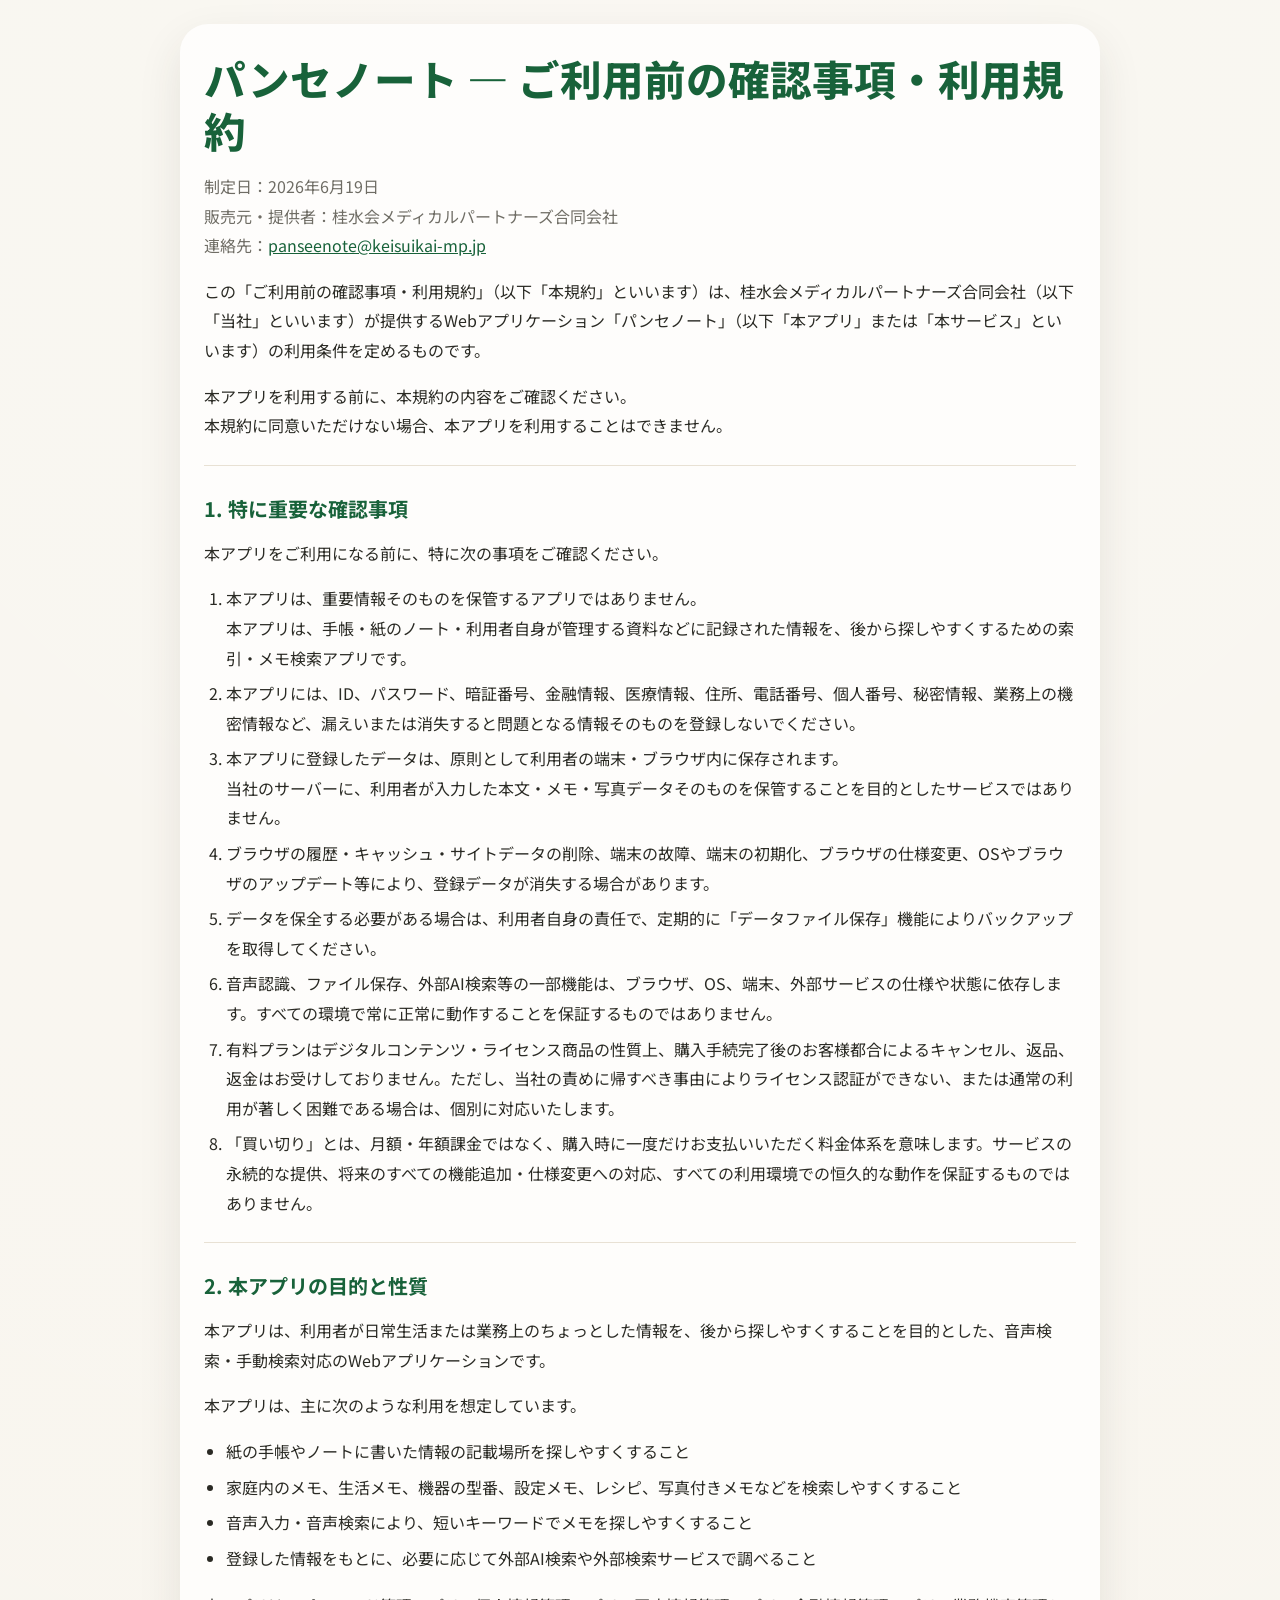
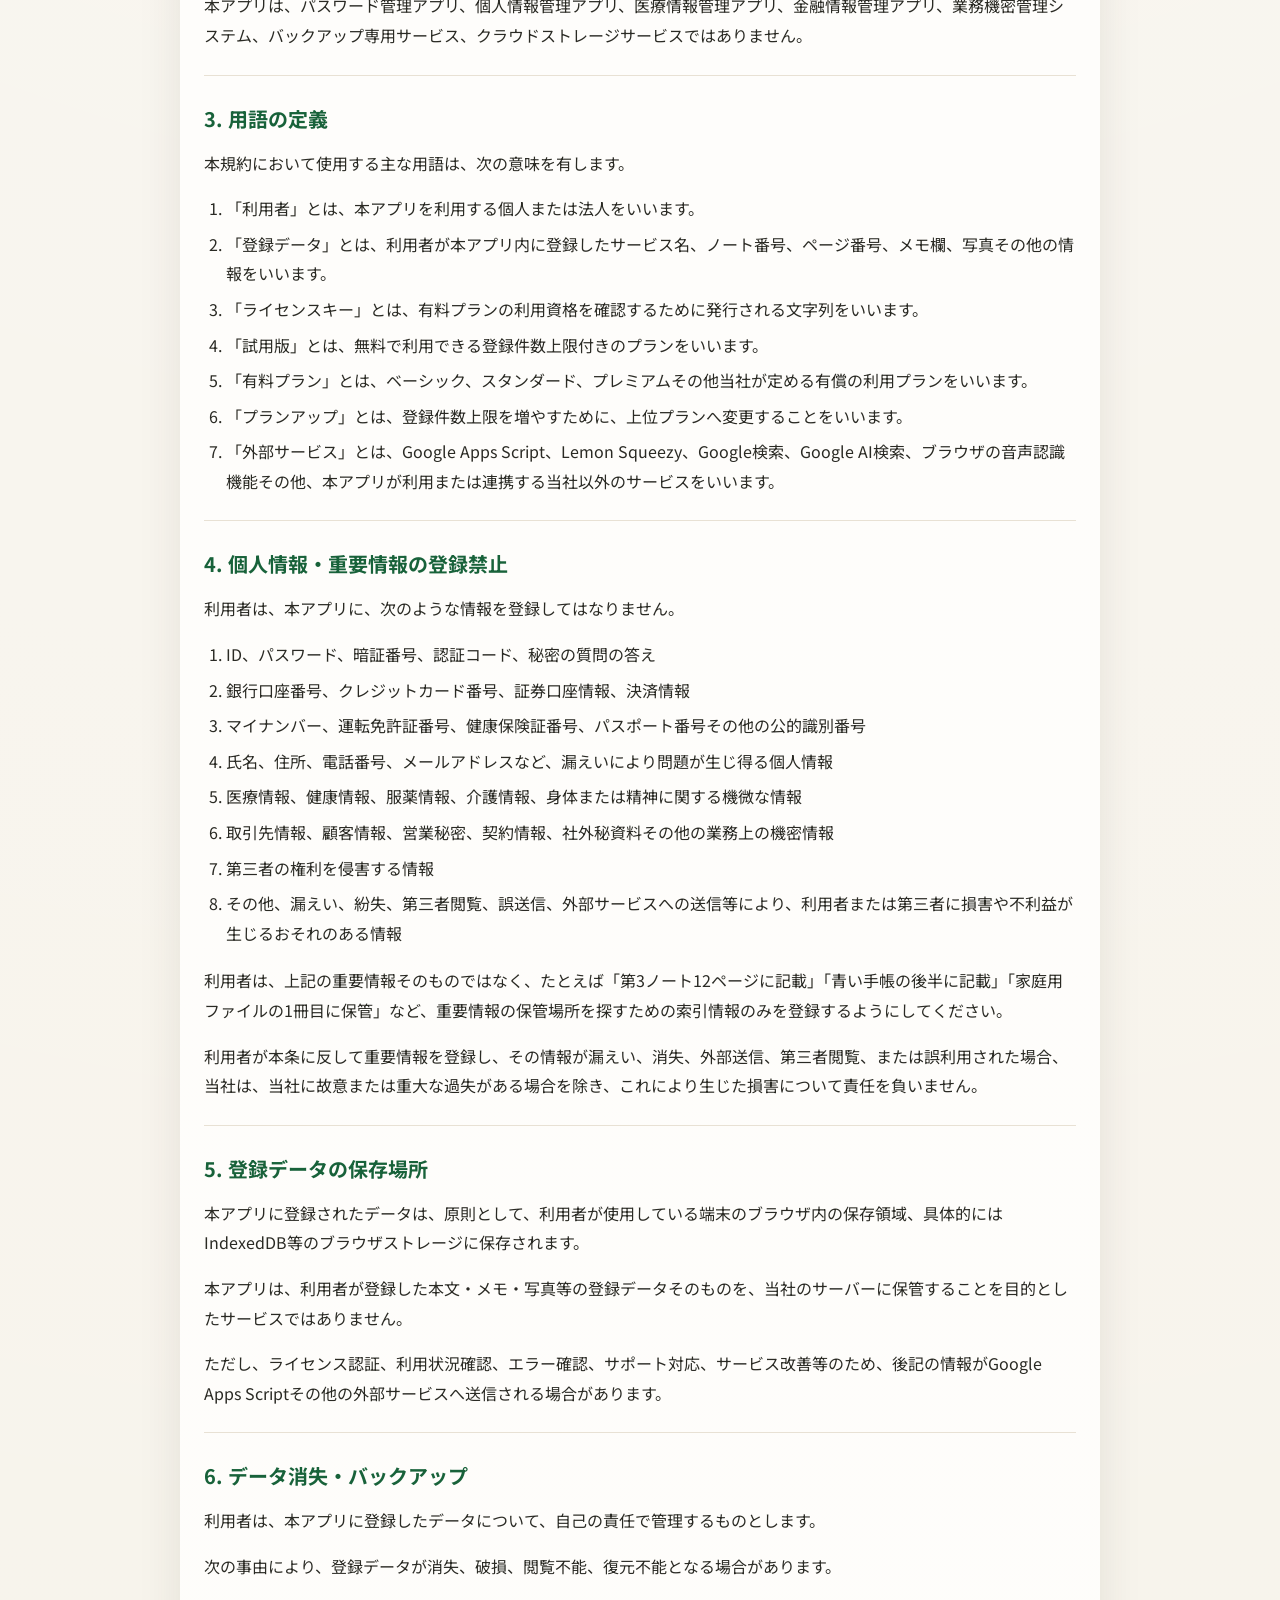
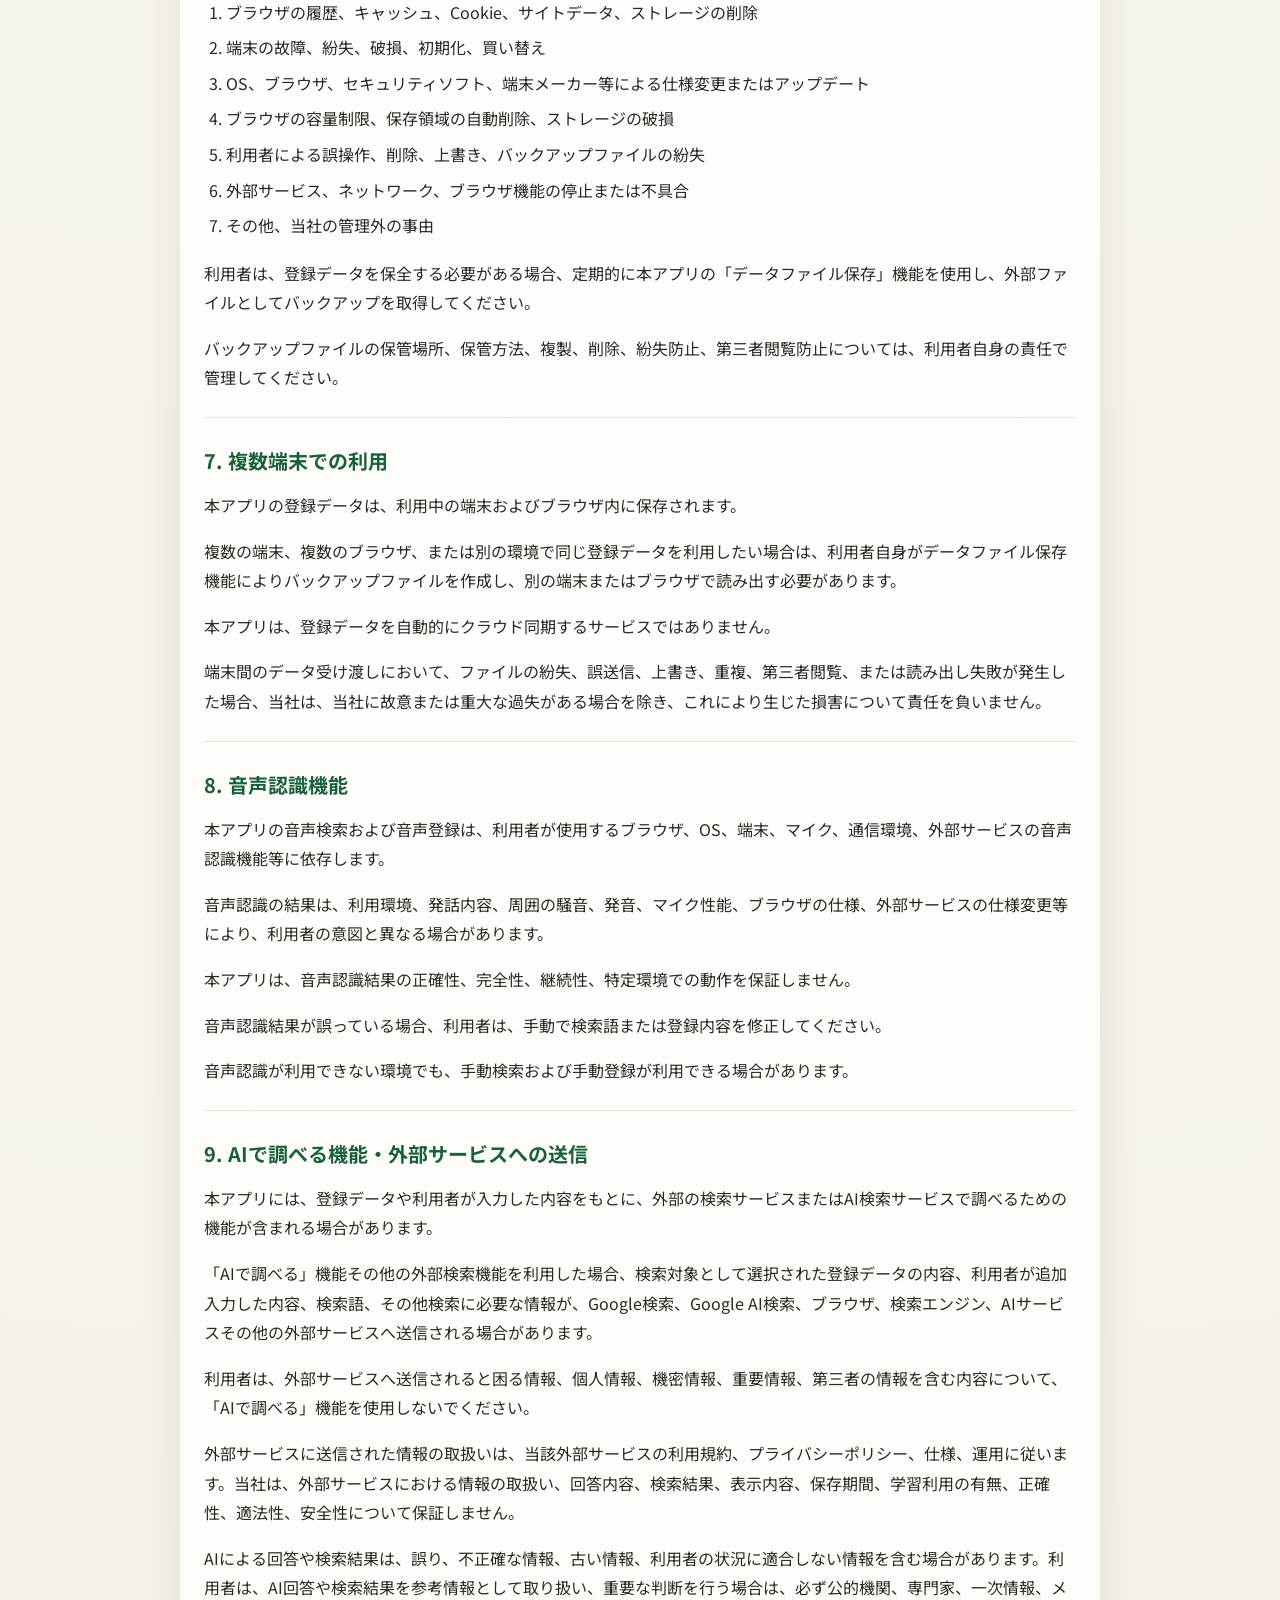
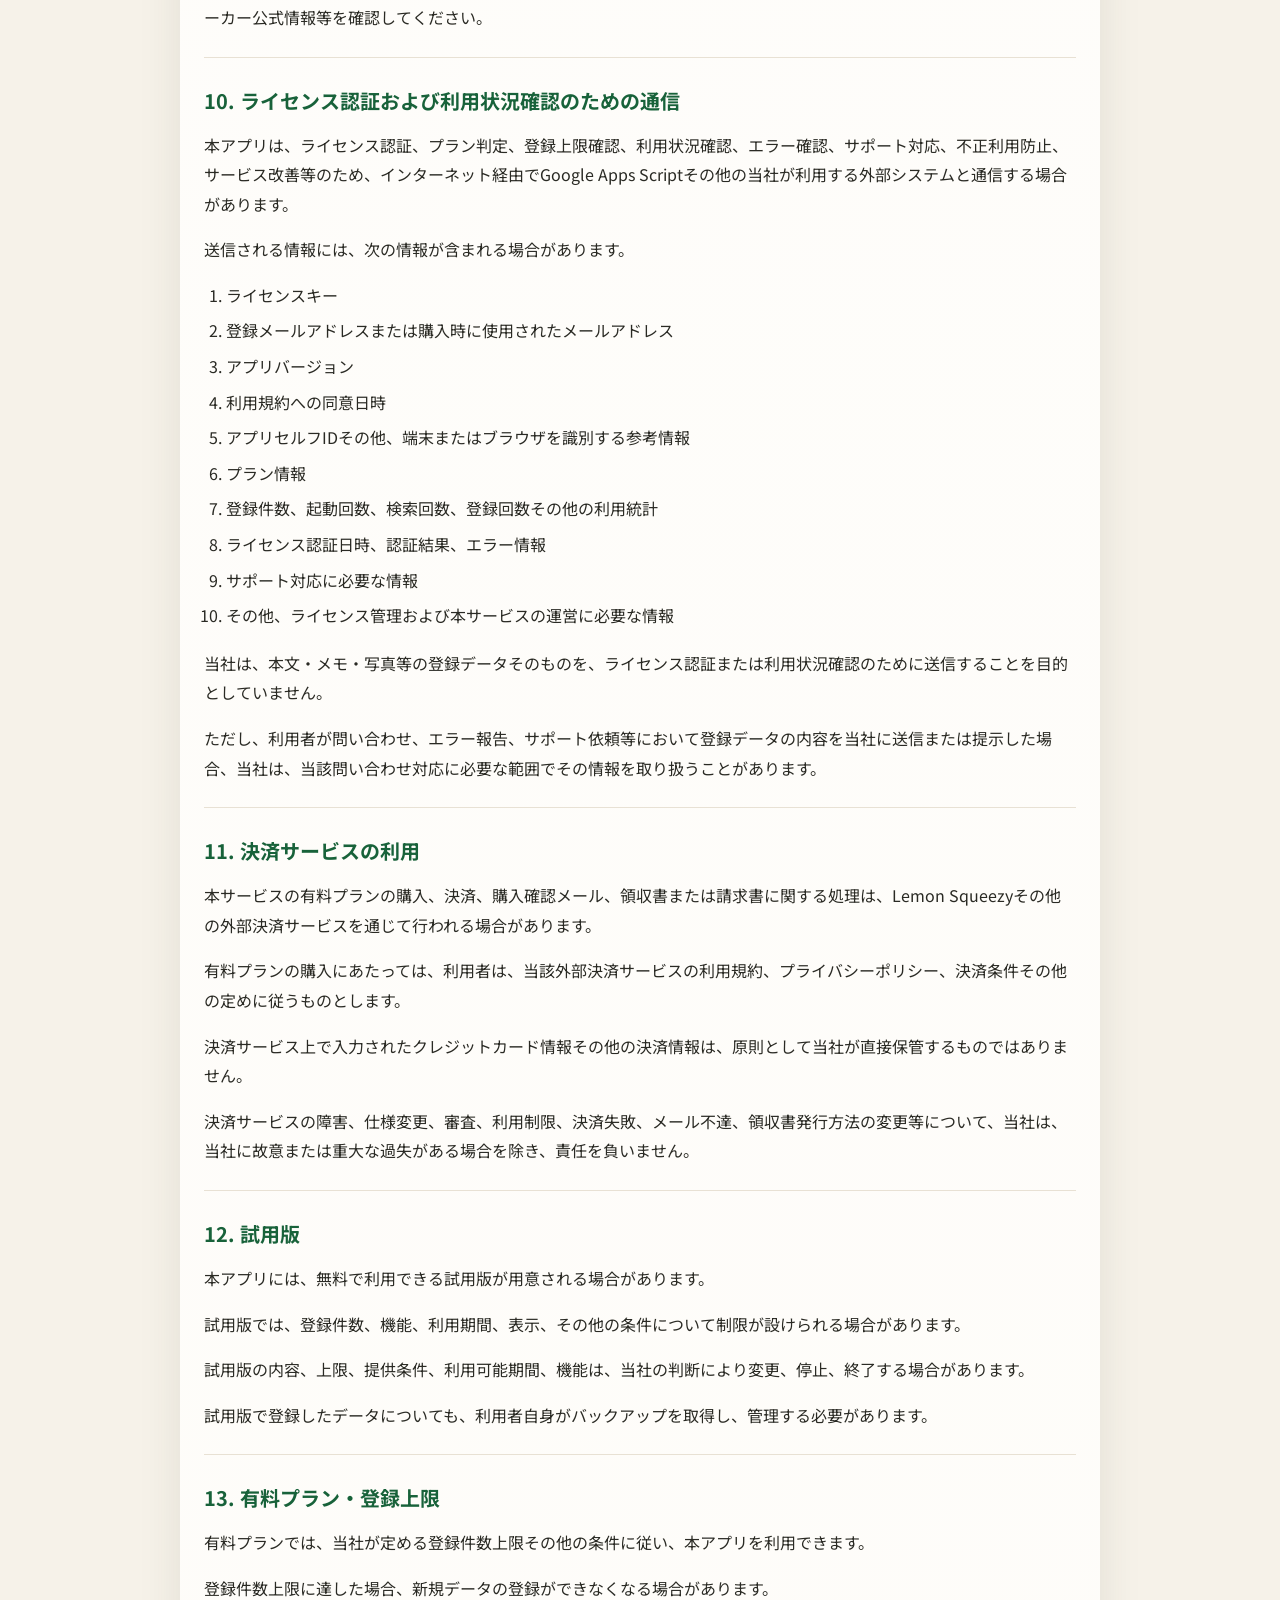
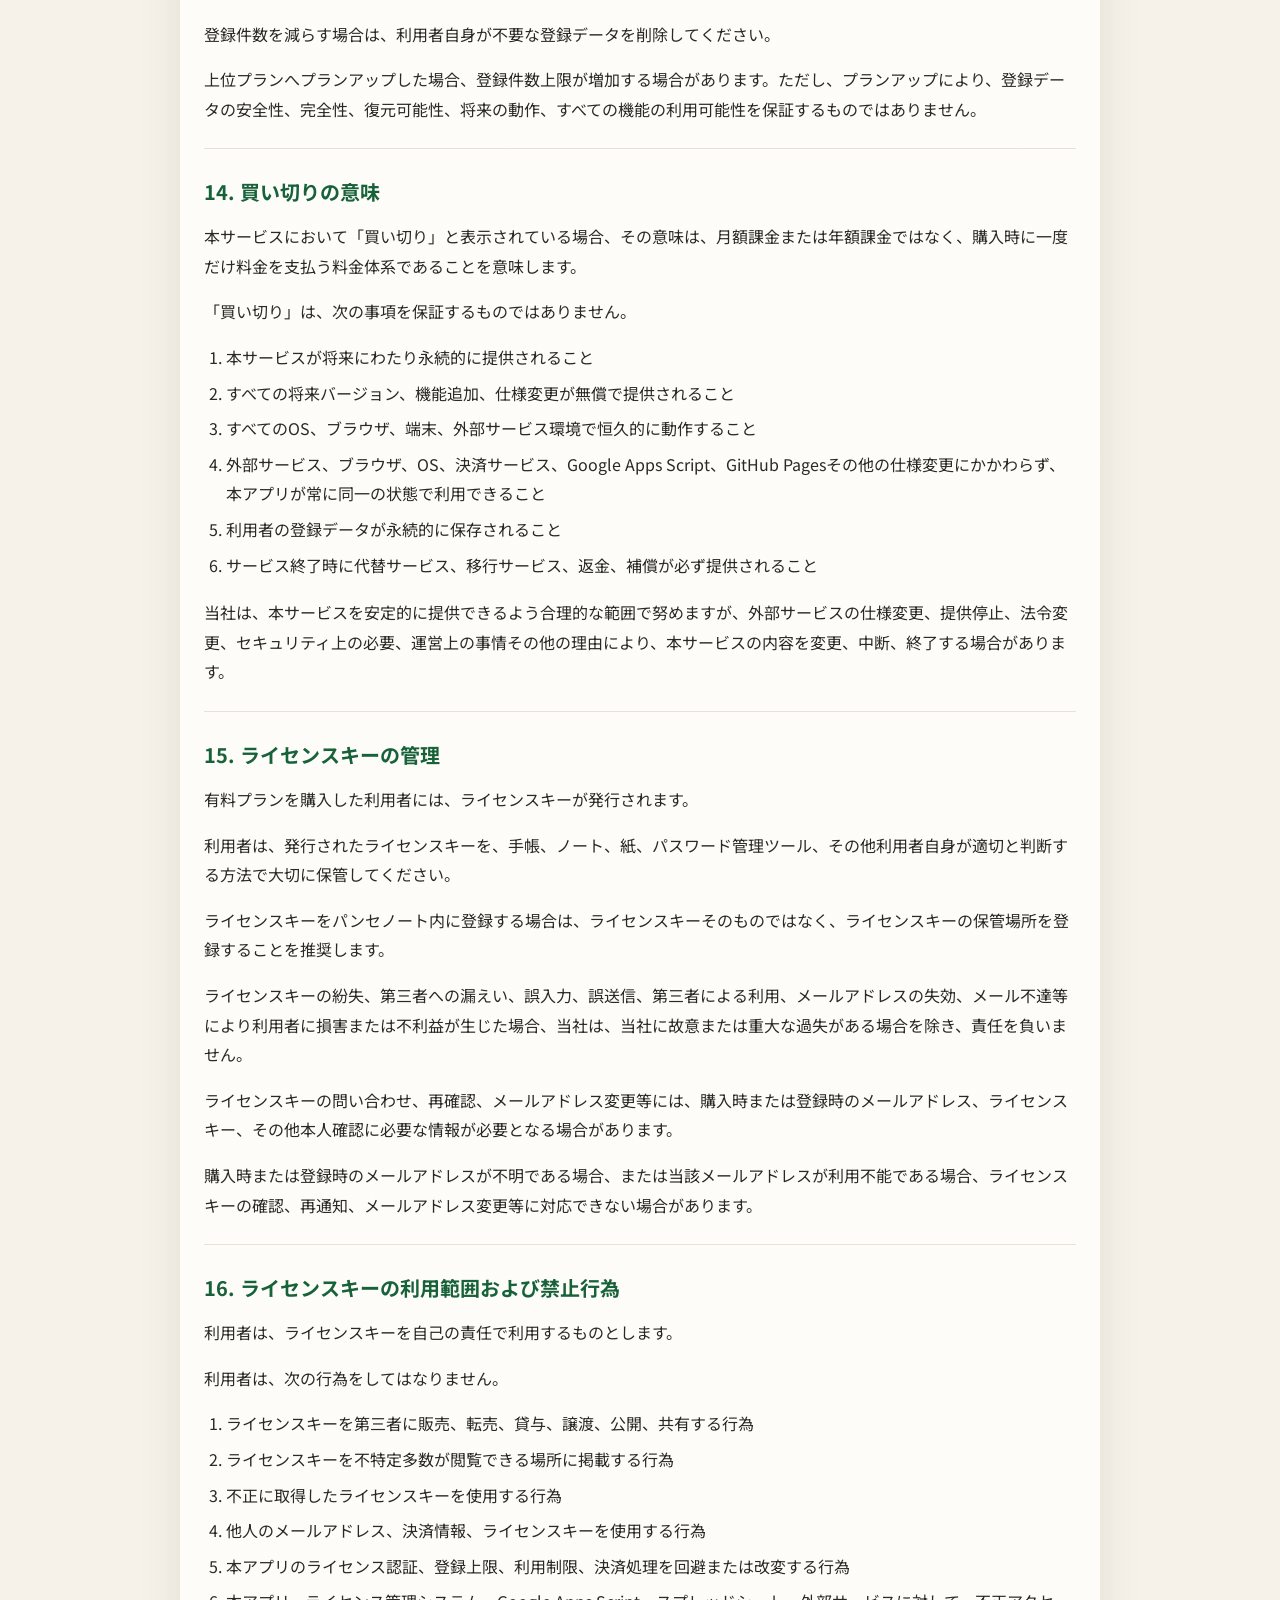
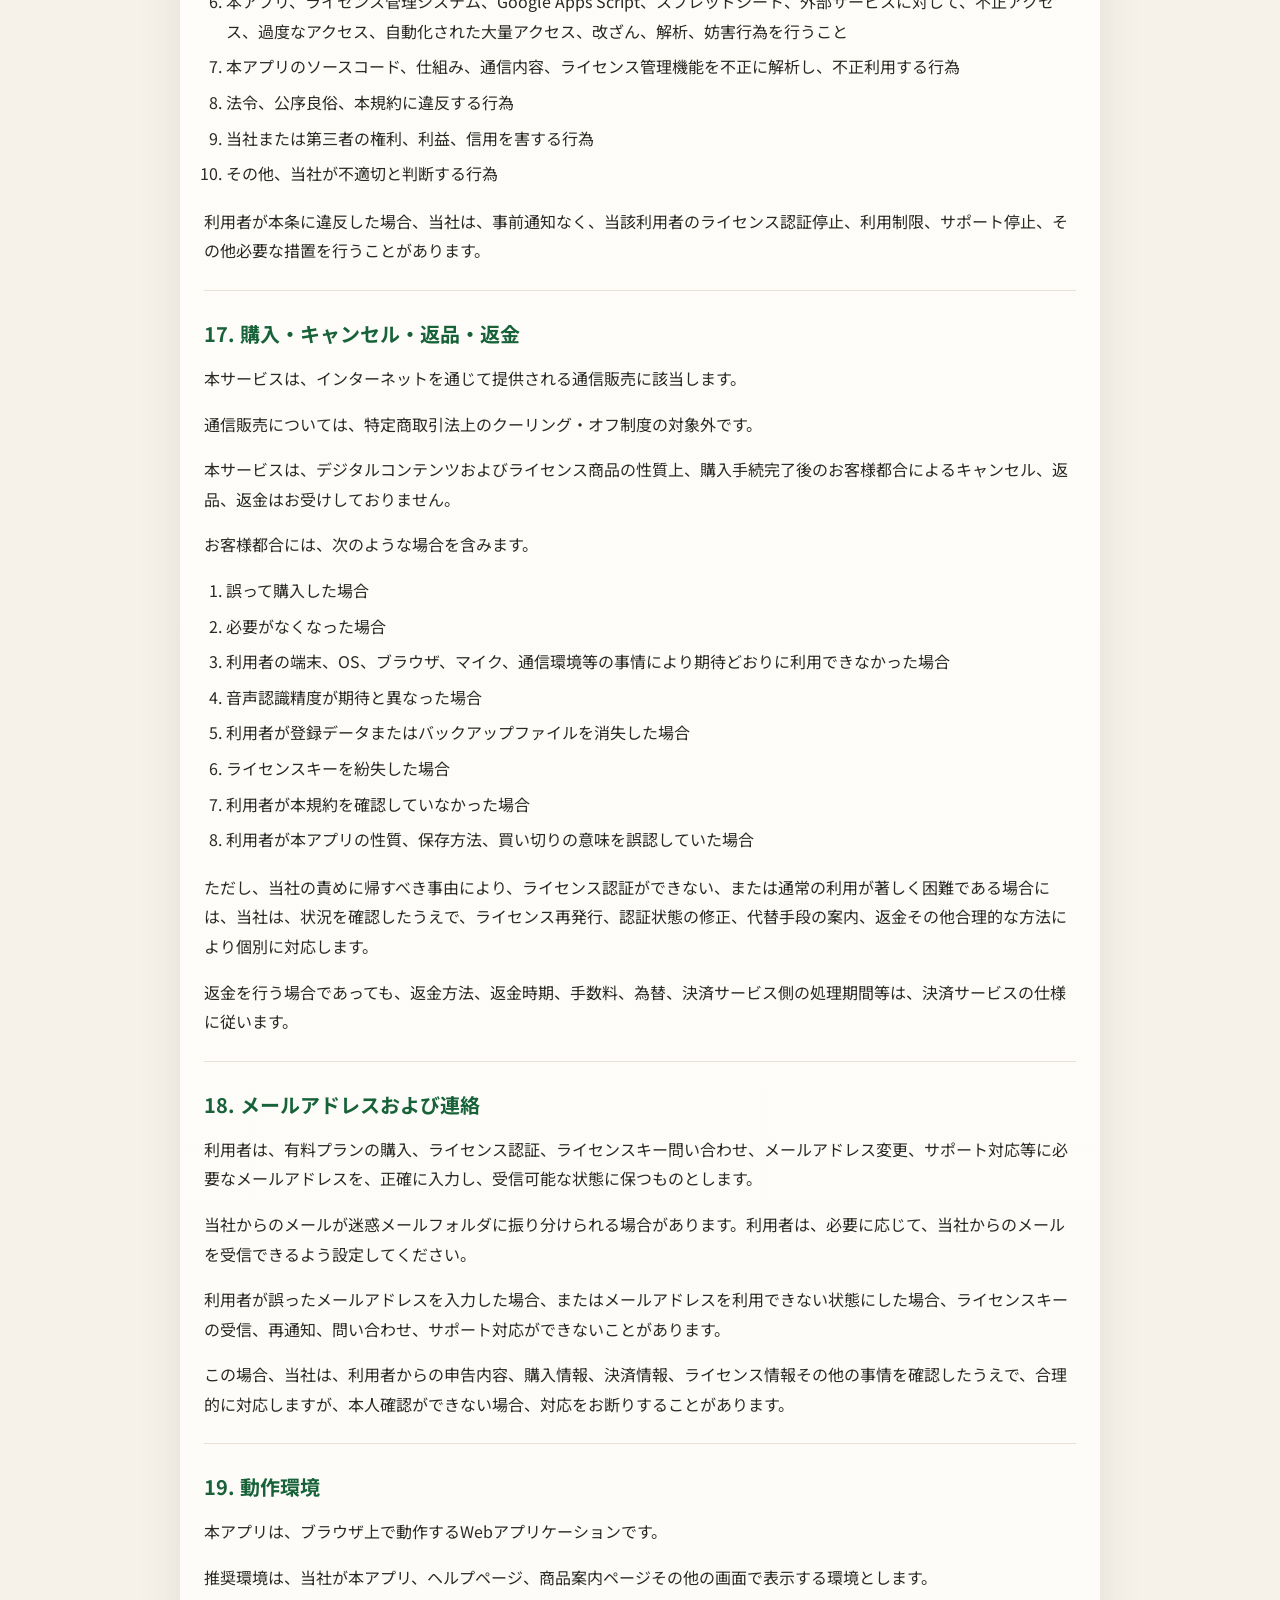
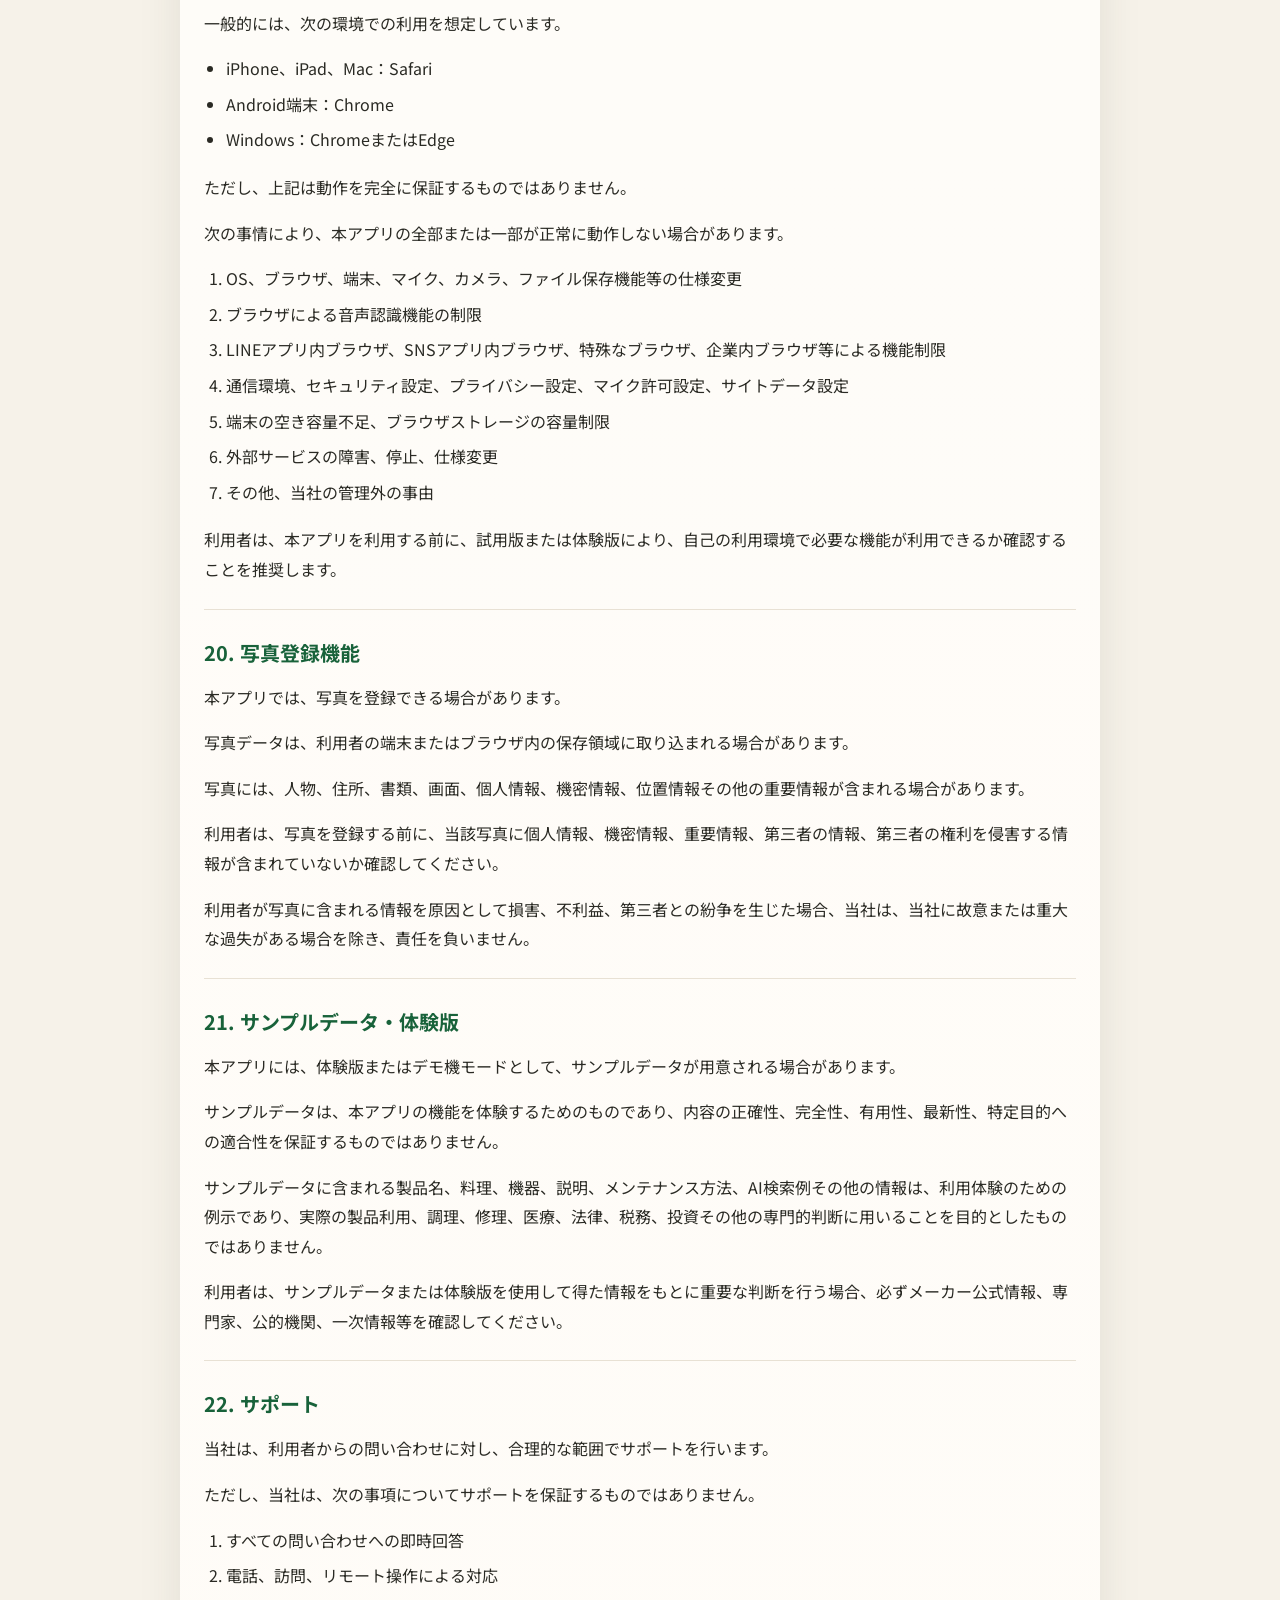
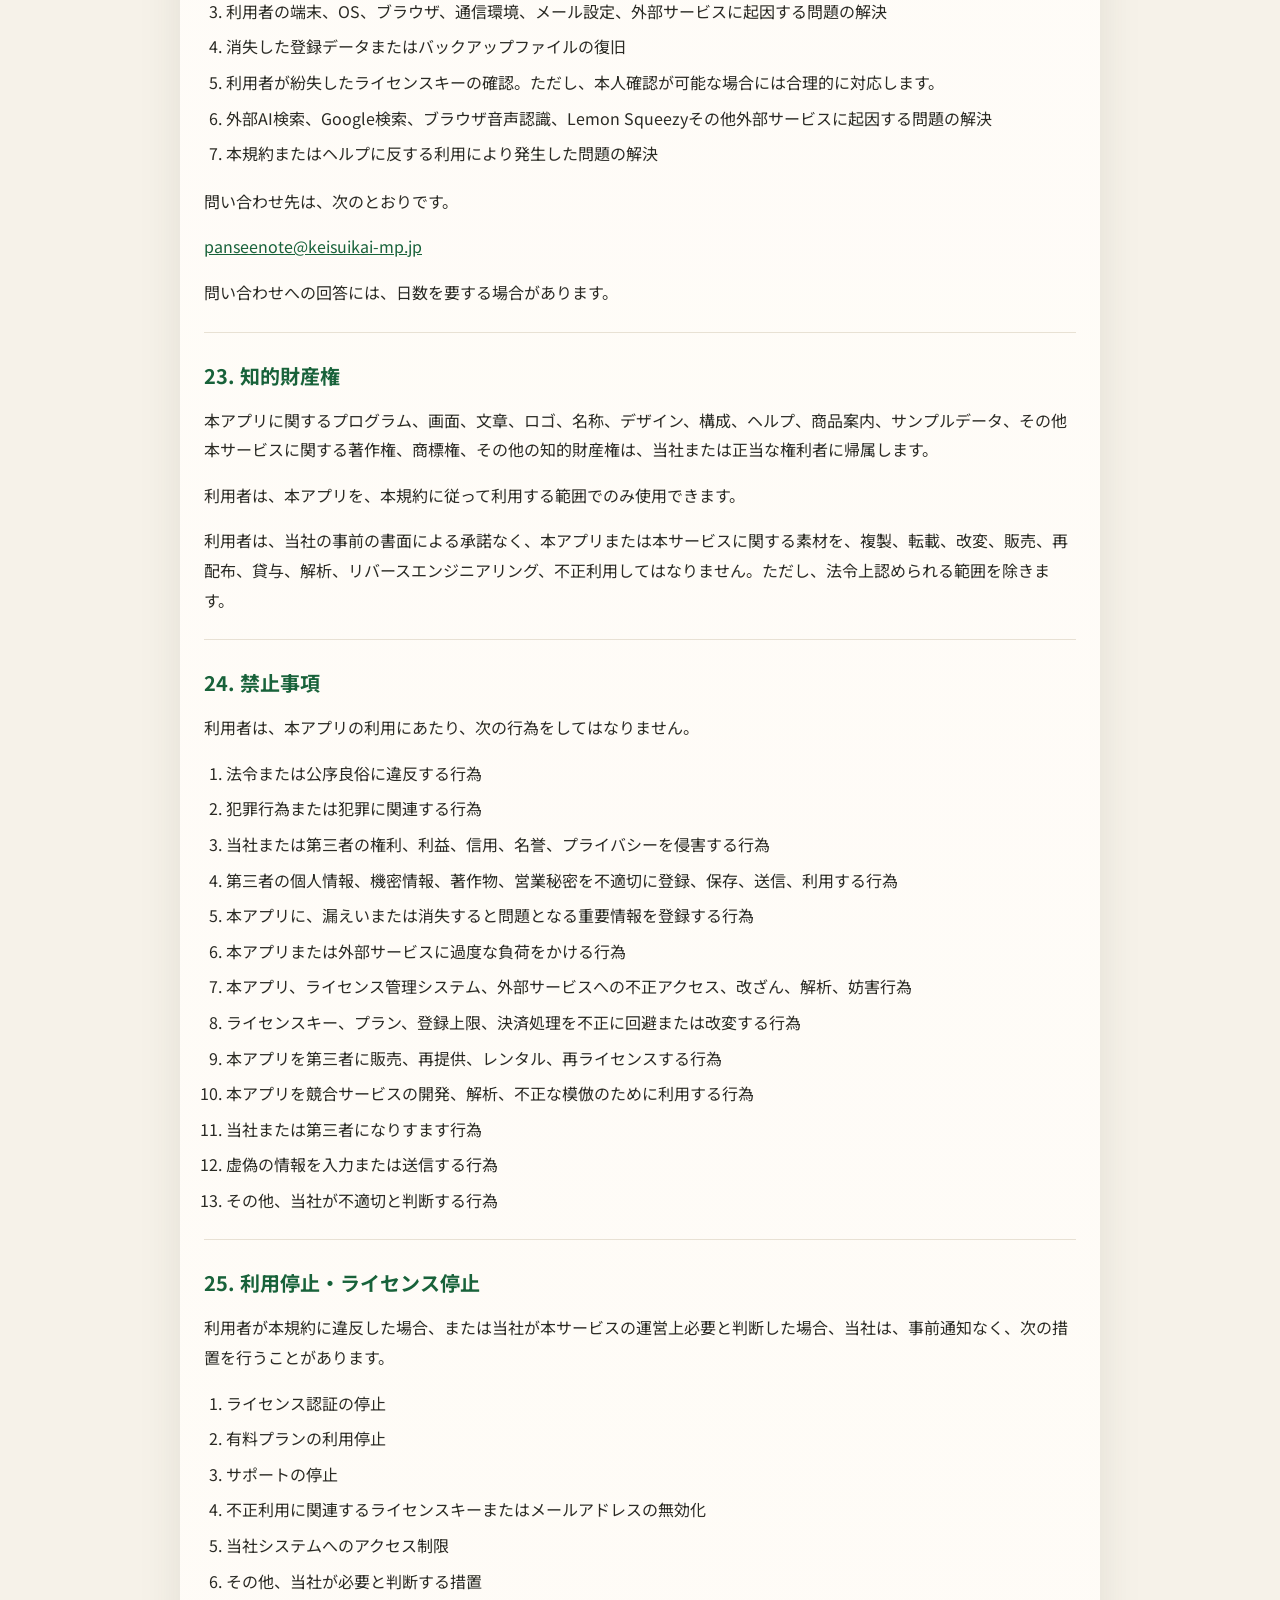
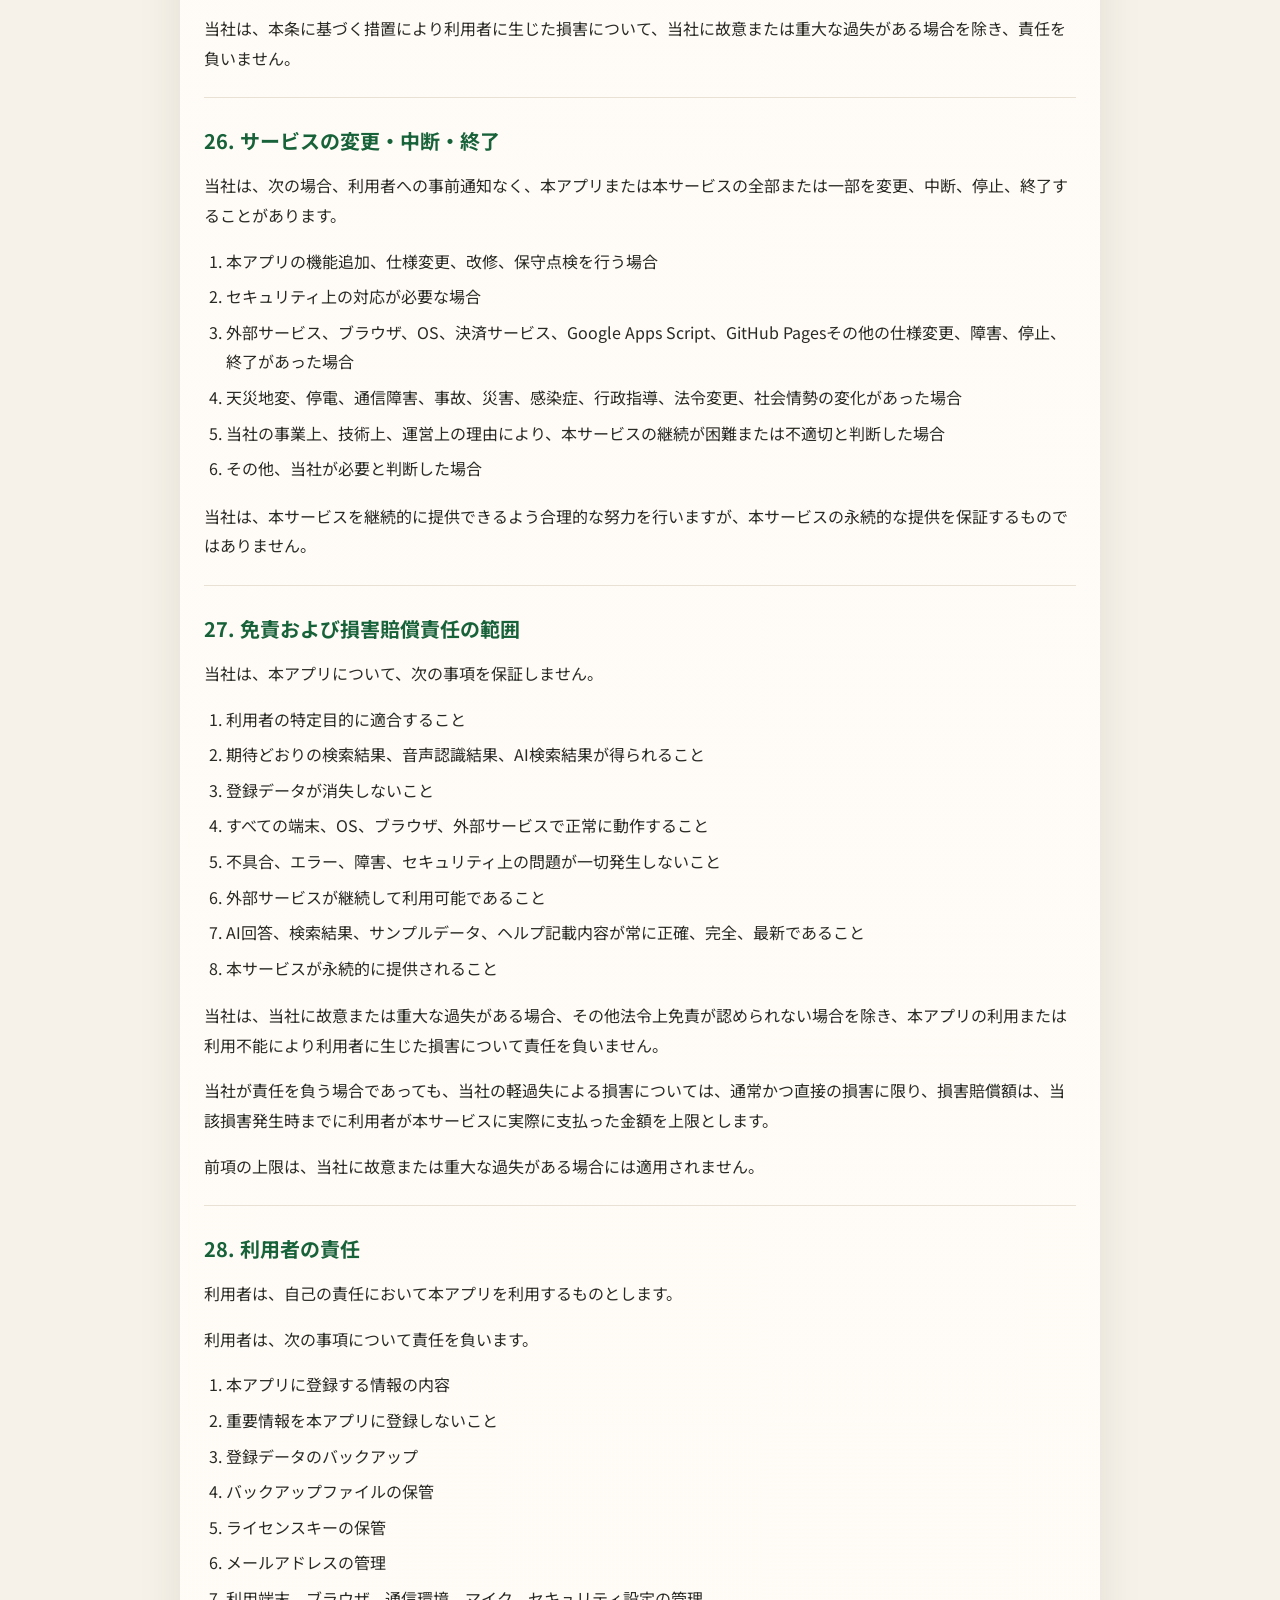
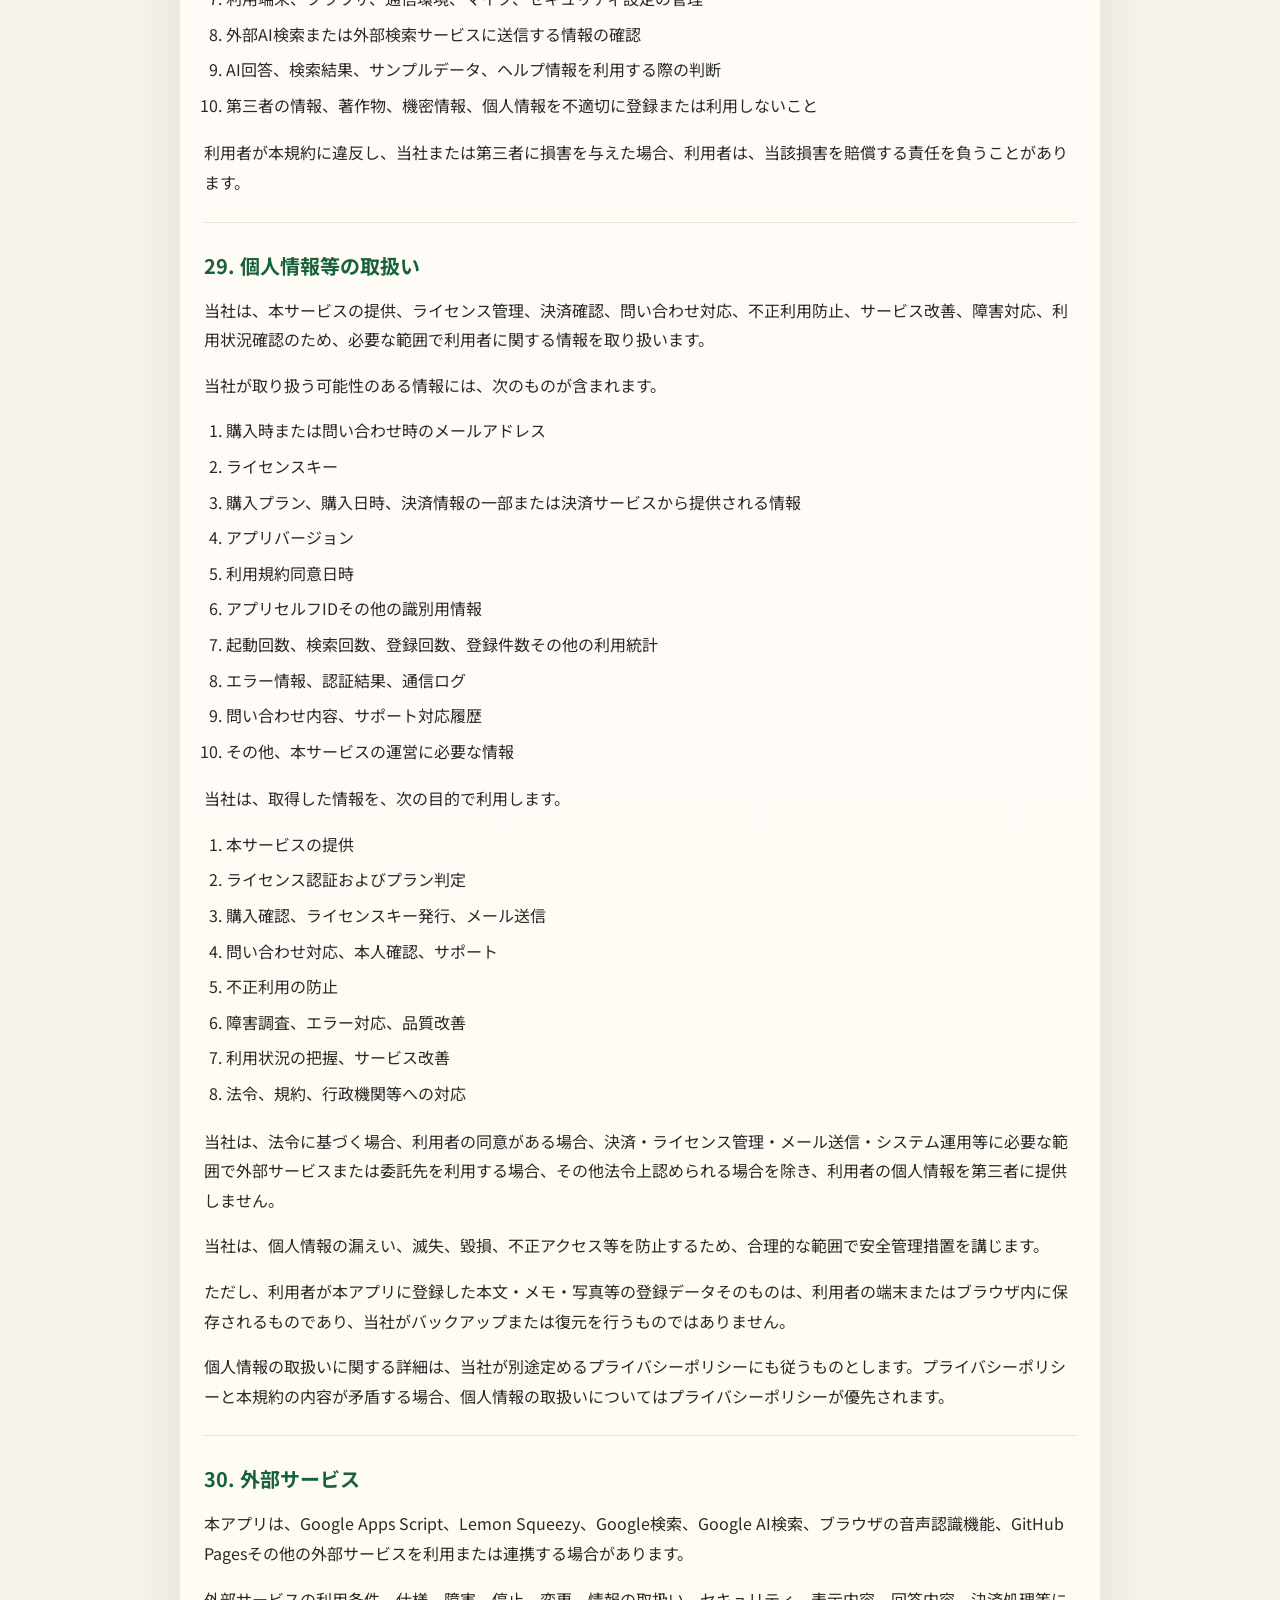
==== terms.html @ a319df71 "法務ファイル追加" ====
<!DOCTYPE html>
<html lang="ja">
<head>
  <meta charset="UTF-8">
  <meta name="viewport" content="width=device-width, initial-scale=1.0">
  <title>利用規約 | パンセノート</title>
  <meta name="description" content="パンセノートの利用規約です。">
  <link rel="preconnect" href="https://fonts.googleapis.com">
  <link rel="preconnect" href="https://fonts.gstatic.com" crossorigin>
  <link href="https://fonts.googleapis.com/css2?family=Noto+Sans+JP:wght@400;500;700;800&display=swap" rel="stylesheet">
  <link rel="stylesheet" href="legal.css">
</head>
<body>
  <main class="legal-page">
    <article class="legal-card">
      <h1 class="legal-title">パンセノート — ご利用前の確認事項・利用規約</h1>
      <p class="legal-meta">制定日：2026年6月19日<br>販売元・提供者：桂水会メディカルパートナーズ合同会社<br>連絡先：<a href="mailto:panseenote@keisuikai-mp.jp">panseenote@keisuikai-mp.jp</a></p>
      <p>この「ご利用前の確認事項・利用規約」（以下「本規約」といいます）は、桂水会メディカルパートナーズ合同会社（以下「当社」といいます）が提供するWebアプリケーション「パンセノート」（以下「本アプリ」または「本サービス」といいます）の利用条件を定めるものです。</p>
      <p>本アプリを利用する前に、本規約の内容をご確認ください。<br>本規約に同意いただけない場合、本アプリを利用することはできません。</p>

      <hr>

      <h2>1. 特に重要な確認事項</h2>
      <p>本アプリをご利用になる前に、特に次の事項をご確認ください。</p>
      <ol>
        <li>本アプリは、重要情報そのものを保管するアプリではありません。<br>本アプリは、手帳・紙のノート・利用者自身が管理する資料などに記録された情報を、後から探しやすくするための索引・メモ検索アプリです。</li>
        <li>本アプリには、ID、パスワード、暗証番号、金融情報、医療情報、住所、電話番号、個人番号、秘密情報、業務上の機密情報など、漏えいまたは消失すると問題となる情報そのものを登録しないでください。</li>
        <li>本アプリに登録したデータは、原則として利用者の端末・ブラウザ内に保存されます。<br>当社のサーバーに、利用者が入力した本文・メモ・写真データそのものを保管することを目的としたサービスではありません。</li>
        <li>ブラウザの履歴・キャッシュ・サイトデータの削除、端末の故障、端末の初期化、ブラウザの仕様変更、OSやブラウザのアップデート等により、登録データが消失する場合があります。</li>
        <li>データを保全する必要がある場合は、利用者自身の責任で、定期的に「データファイル保存」機能によりバックアップを取得してください。</li>
        <li>音声認識、ファイル保存、外部AI検索等の一部機能は、ブラウザ、OS、端末、外部サービスの仕様や状態に依存します。すべての環境で常に正常に動作することを保証するものではありません。</li>
        <li>有料プランはデジタルコンテンツ・ライセンス商品の性質上、購入手続完了後のお客様都合によるキャンセル、返品、返金はお受けしておりません。ただし、当社の責めに帰すべき事由によりライセンス認証ができない、または通常の利用が著しく困難である場合は、個別に対応いたします。</li>
        <li>「買い切り」とは、月額・年額課金ではなく、購入時に一度だけお支払いいただく料金体系を意味します。サービスの永続的な提供、将来のすべての機能追加・仕様変更への対応、すべての利用環境での恒久的な動作を保証するものではありません。</li>
      </ol>

      <hr>

      <h2>2. 本アプリの目的と性質</h2>
      <p>本アプリは、利用者が日常生活または業務上のちょっとした情報を、後から探しやすくすることを目的とした、音声検索・手動検索対応のWebアプリケーションです。</p>
      <p>本アプリは、主に次のような利用を想定しています。</p>
      <ul>
        <li>紙の手帳やノートに書いた情報の記載場所を探しやすくすること</li>
        <li>家庭内のメモ、生活メモ、機器の型番、設定メモ、レシピ、写真付きメモなどを検索しやすくすること</li>
        <li>音声入力・音声検索により、短いキーワードでメモを探しやすくすること</li>
        <li>登録した情報をもとに、必要に応じて外部AI検索や外部検索サービスで調べること</li>
      </ul>
      <p>本アプリは、パスワード管理アプリ、個人情報管理アプリ、医療情報管理アプリ、金融情報管理アプリ、業務機密管理システム、バックアップ専用サービス、クラウドストレージサービスではありません。</p>

      <hr>

      <h2>3. 用語の定義</h2>
      <p>本規約において使用する主な用語は、次の意味を有します。</p>
      <ol>
        <li>「利用者」とは、本アプリを利用する個人または法人をいいます。</li>
        <li>「登録データ」とは、利用者が本アプリ内に登録したサービス名、ノート番号、ページ番号、メモ欄、写真その他の情報をいいます。</li>
        <li>「ライセンスキー」とは、有料プランの利用資格を確認するために発行される文字列をいいます。</li>
        <li>「試用版」とは、無料で利用できる登録件数上限付きのプランをいいます。</li>
        <li>「有料プラン」とは、ベーシック、スタンダード、プレミアムその他当社が定める有償の利用プランをいいます。</li>
        <li>「プランアップ」とは、登録件数上限を増やすために、上位プランへ変更することをいいます。</li>
        <li>「外部サービス」とは、Google Apps Script、Lemon Squeezy、Google検索、Google AI検索、ブラウザの音声認識機能その他、本アプリが利用または連携する当社以外のサービスをいいます。</li>
      </ol>

      <hr>

      <h2>4. 個人情報・重要情報の登録禁止</h2>
      <p>利用者は、本アプリに、次のような情報を登録してはなりません。</p>
      <ol>
        <li>ID、パスワード、暗証番号、認証コード、秘密の質問の答え</li>
        <li>銀行口座番号、クレジットカード番号、証券口座情報、決済情報</li>
        <li>マイナンバー、運転免許証番号、健康保険証番号、パスポート番号その他の公的識別番号</li>
        <li>氏名、住所、電話番号、メールアドレスなど、漏えいにより問題が生じ得る個人情報</li>
        <li>医療情報、健康情報、服薬情報、介護情報、身体または精神に関する機微な情報</li>
        <li>取引先情報、顧客情報、営業秘密、契約情報、社外秘資料その他の業務上の機密情報</li>
        <li>第三者の権利を侵害する情報</li>
        <li>その他、漏えい、紛失、第三者閲覧、誤送信、外部サービスへの送信等により、利用者または第三者に損害や不利益が生じるおそれのある情報</li>
      </ol>
      <p>利用者は、上記の重要情報そのものではなく、たとえば「第3ノート12ページに記載」「青い手帳の後半に記載」「家庭用ファイルの1冊目に保管」など、重要情報の保管場所を探すための索引情報のみを登録するようにしてください。</p>
      <p>利用者が本条に反して重要情報を登録し、その情報が漏えい、消失、外部送信、第三者閲覧、または誤利用された場合、当社は、当社に故意または重大な過失がある場合を除き、これにより生じた損害について責任を負いません。</p>

      <hr>

      <h2>5. 登録データの保存場所</h2>
      <p>本アプリに登録されたデータは、原則として、利用者が使用している端末のブラウザ内の保存領域、具体的にはIndexedDB等のブラウザストレージに保存されます。</p>
      <p>本アプリは、利用者が登録した本文・メモ・写真等の登録データそのものを、当社のサーバーに保管することを目的としたサービスではありません。</p>
      <p>ただし、ライセンス認証、利用状況確認、エラー確認、サポート対応、サービス改善等のため、後記の情報がGoogle Apps Scriptその他の外部サービスへ送信される場合があります。</p>

      <hr>

      <h2>6. データ消失・バックアップ</h2>
      <p>利用者は、本アプリに登録したデータについて、自己の責任で管理するものとします。</p>
      <p>次の事由により、登録データが消失、破損、閲覧不能、復元不能となる場合があります。</p>
      <ol>
        <li>ブラウザの履歴、キャッシュ、Cookie、サイトデータ、ストレージの削除</li>
        <li>端末の故障、紛失、破損、初期化、買い替え</li>
        <li>OS、ブラウザ、セキュリティソフト、端末メーカー等による仕様変更またはアップデート</li>
        <li>ブラウザの容量制限、保存領域の自動削除、ストレージの破損</li>
        <li>利用者による誤操作、削除、上書き、バックアップファイルの紛失</li>
        <li>外部サービス、ネットワーク、ブラウザ機能の停止または不具合</li>
        <li>その他、当社の管理外の事由</li>
      </ol>
      <p>利用者は、登録データを保全する必要がある場合、定期的に本アプリの「データファイル保存」機能を使用し、外部ファイルとしてバックアップを取得してください。</p>
      <p>バックアップファイルの保管場所、保管方法、複製、削除、紛失防止、第三者閲覧防止については、利用者自身の責任で管理してください。</p>

      <hr>

      <h2>7. 複数端末での利用</h2>
      <p>本アプリの登録データは、利用中の端末およびブラウザ内に保存されます。</p>
      <p>複数の端末、複数のブラウザ、または別の環境で同じ登録データを利用したい場合は、利用者自身がデータファイル保存機能によりバックアップファイルを作成し、別の端末またはブラウザで読み出す必要があります。</p>
      <p>本アプリは、登録データを自動的にクラウド同期するサービスではありません。</p>
      <p>端末間のデータ受け渡しにおいて、ファイルの紛失、誤送信、上書き、重複、第三者閲覧、または読み出し失敗が発生した場合、当社は、当社に故意または重大な過失がある場合を除き、これにより生じた損害について責任を負いません。</p>

      <hr>

      <h2>8. 音声認識機能</h2>
      <p>本アプリの音声検索および音声登録は、利用者が使用するブラウザ、OS、端末、マイク、通信環境、外部サービスの音声認識機能等に依存します。</p>
      <p>音声認識の結果は、利用環境、発話内容、周囲の騒音、発音、マイク性能、ブラウザの仕様、外部サービスの仕様変更等により、利用者の意図と異なる場合があります。</p>
      <p>本アプリは、音声認識結果の正確性、完全性、継続性、特定環境での動作を保証しません。</p>
      <p>音声認識結果が誤っている場合、利用者は、手動で検索語または登録内容を修正してください。</p>
      <p>音声認識が利用できない環境でも、手動検索および手動登録が利用できる場合があります。</p>

      <hr>

      <h2>9. AIで調べる機能・外部サービスへの送信</h2>
      <p>本アプリには、登録データや利用者が入力した内容をもとに、外部の検索サービスまたはAI検索サービスで調べるための機能が含まれる場合があります。</p>
      <p>「AIで調べる」機能その他の外部検索機能を利用した場合、検索対象として選択された登録データの内容、利用者が追加入力した内容、検索語、その他検索に必要な情報が、Google検索、Google AI検索、ブラウザ、検索エンジン、AIサービスその他の外部サービスへ送信される場合があります。</p>
      <p>利用者は、外部サービスへ送信されると困る情報、個人情報、機密情報、重要情報、第三者の情報を含む内容について、「AIで調べる」機能を使用しないでください。</p>
      <p>外部サービスに送信された情報の取扱いは、当該外部サービスの利用規約、プライバシーポリシー、仕様、運用に従います。当社は、外部サービスにおける情報の取扱い、回答内容、検索結果、表示内容、保存期間、学習利用の有無、正確性、適法性、安全性について保証しません。</p>
      <p>AIによる回答や検索結果は、誤り、不正確な情報、古い情報、利用者の状況に適合しない情報を含む場合があります。利用者は、AI回答や検索結果を参考情報として取り扱い、重要な判断を行う場合は、必ず公的機関、専門家、一次情報、メーカー公式情報等を確認してください。</p>

      <hr>

      <h2>10. ライセンス認証および利用状況確認のための通信</h2>
      <p>本アプリは、ライセンス認証、プラン判定、登録上限確認、利用状況確認、エラー確認、サポート対応、不正利用防止、サービス改善等のため、インターネット経由でGoogle Apps Scriptその他の当社が利用する外部システムと通信する場合があります。</p>
      <p>送信される情報には、次の情報が含まれる場合があります。</p>
      <ol>
        <li>ライセンスキー</li>
        <li>登録メールアドレスまたは購入時に使用されたメールアドレス</li>
        <li>アプリバージョン</li>
        <li>利用規約への同意日時</li>
        <li>アプリセルフIDその他、端末またはブラウザを識別する参考情報</li>
        <li>プラン情報</li>
        <li>登録件数、起動回数、検索回数、登録回数その他の利用統計</li>
        <li>ライセンス認証日時、認証結果、エラー情報</li>
        <li>サポート対応に必要な情報</li>
        <li>その他、ライセンス管理および本サービスの運営に必要な情報</li>
      </ol>
      <p>当社は、本文・メモ・写真等の登録データそのものを、ライセンス認証または利用状況確認のために送信することを目的としていません。</p>
      <p>ただし、利用者が問い合わせ、エラー報告、サポート依頼等において登録データの内容を当社に送信または提示した場合、当社は、当該問い合わせ対応に必要な範囲でその情報を取り扱うことがあります。</p>

      <hr>

      <h2>11. 決済サービスの利用</h2>
      <p>本サービスの有料プランの購入、決済、購入確認メール、領収書または請求書に関する処理は、Lemon Squeezyその他の外部決済サービスを通じて行われる場合があります。</p>
      <p>有料プランの購入にあたっては、利用者は、当該外部決済サービスの利用規約、プライバシーポリシー、決済条件その他の定めに従うものとします。</p>
      <p>決済サービス上で入力されたクレジットカード情報その他の決済情報は、原則として当社が直接保管するものではありません。</p>
      <p>決済サービスの障害、仕様変更、審査、利用制限、決済失敗、メール不達、領収書発行方法の変更等について、当社は、当社に故意または重大な過失がある場合を除き、責任を負いません。</p>

      <hr>

      <h2>12. 試用版</h2>
      <p>本アプリには、無料で利用できる試用版が用意される場合があります。</p>
      <p>試用版では、登録件数、機能、利用期間、表示、その他の条件について制限が設けられる場合があります。</p>
      <p>試用版の内容、上限、提供条件、利用可能期間、機能は、当社の判断により変更、停止、終了する場合があります。</p>
      <p>試用版で登録したデータについても、利用者自身がバックアップを取得し、管理する必要があります。</p>

      <hr>

      <h2>13. 有料プラン・登録上限</h2>
      <p>有料プランでは、当社が定める登録件数上限その他の条件に従い、本アプリを利用できます。</p>
      <p>登録件数上限に達した場合、新規データの登録ができなくなる場合があります。</p>
      <p>登録件数を減らす場合は、利用者自身が不要な登録データを削除してください。</p>
      <p>上位プランへプランアップした場合、登録件数上限が増加する場合があります。ただし、プランアップにより、登録データの安全性、完全性、復元可能性、将来の動作、すべての機能の利用可能性を保証するものではありません。</p>

      <hr>

      <h2>14. 買い切りの意味</h2>
      <p>本サービスにおいて「買い切り」と表示されている場合、その意味は、月額課金または年額課金ではなく、購入時に一度だけ料金を支払う料金体系であることを意味します。</p>
      <p>「買い切り」は、次の事項を保証するものではありません。</p>
      <ol>
        <li>本サービスが将来にわたり永続的に提供されること</li>
        <li>すべての将来バージョン、機能追加、仕様変更が無償で提供されること</li>
        <li>すべてのOS、ブラウザ、端末、外部サービス環境で恒久的に動作すること</li>
        <li>外部サービス、ブラウザ、OS、決済サービス、Google Apps Script、GitHub Pagesその他の仕様変更にかかわらず、本アプリが常に同一の状態で利用できること</li>
        <li>利用者の登録データが永続的に保存されること</li>
        <li>サービス終了時に代替サービス、移行サービス、返金、補償が必ず提供されること</li>
      </ol>
      <p>当社は、本サービスを安定的に提供できるよう合理的な範囲で努めますが、外部サービスの仕様変更、提供停止、法令変更、セキュリティ上の必要、運営上の事情その他の理由により、本サービスの内容を変更、中断、終了する場合があります。</p>

      <hr>

      <h2>15. ライセンスキーの管理</h2>
      <p>有料プランを購入した利用者には、ライセンスキーが発行されます。</p>
      <p>利用者は、発行されたライセンスキーを、手帳、ノート、紙、パスワード管理ツール、その他利用者自身が適切と判断する方法で大切に保管してください。</p>
      <p>ライセンスキーをパンセノート内に登録する場合は、ライセンスキーそのものではなく、ライセンスキーの保管場所を登録することを推奨します。</p>
      <p>ライセンスキーの紛失、第三者への漏えい、誤入力、誤送信、第三者による利用、メールアドレスの失効、メール不達等により利用者に損害または不利益が生じた場合、当社は、当社に故意または重大な過失がある場合を除き、責任を負いません。</p>
      <p>ライセンスキーの問い合わせ、再確認、メールアドレス変更等には、購入時または登録時のメールアドレス、ライセンスキー、その他本人確認に必要な情報が必要となる場合があります。</p>
      <p>購入時または登録時のメールアドレスが不明である場合、または当該メールアドレスが利用不能である場合、ライセンスキーの確認、再通知、メールアドレス変更等に対応できない場合があります。</p>

      <hr>

      <h2>16. ライセンスキーの利用範囲および禁止行為</h2>
      <p>利用者は、ライセンスキーを自己の責任で利用するものとします。</p>
      <p>利用者は、次の行為をしてはなりません。</p>
      <ol>
        <li>ライセンスキーを第三者に販売、転売、貸与、譲渡、公開、共有する行為</li>
        <li>ライセンスキーを不特定多数が閲覧できる場所に掲載する行為</li>
        <li>不正に取得したライセンスキーを使用する行為</li>
        <li>他人のメールアドレス、決済情報、ライセンスキーを使用する行為</li>
        <li>本アプリのライセンス認証、登録上限、利用制限、決済処理を回避または改変する行為</li>
        <li>本アプリ、ライセンス管理システム、Google Apps Script、スプレッドシート、外部サービスに対して、不正アクセス、過度なアクセス、自動化された大量アクセス、改ざん、解析、妨害行為を行うこと</li>
        <li>本アプリのソースコード、仕組み、通信内容、ライセンス管理機能を不正に解析し、不正利用する行為</li>
        <li>法令、公序良俗、本規約に違反する行為</li>
        <li>当社または第三者の権利、利益、信用を害する行為</li>
        <li>その他、当社が不適切と判断する行為</li>
      </ol>
      <p>利用者が本条に違反した場合、当社は、事前通知なく、当該利用者のライセンス認証停止、利用制限、サポート停止、その他必要な措置を行うことがあります。</p>

      <hr>

      <h2>17. 購入・キャンセル・返品・返金</h2>
      <p>本サービスは、インターネットを通じて提供される通信販売に該当します。</p>
      <p>通信販売については、特定商取引法上のクーリング・オフ制度の対象外です。</p>
      <p>本サービスは、デジタルコンテンツおよびライセンス商品の性質上、購入手続完了後のお客様都合によるキャンセル、返品、返金はお受けしておりません。</p>
      <p>お客様都合には、次のような場合を含みます。</p>
      <ol>
        <li>誤って購入した場合</li>
        <li>必要がなくなった場合</li>
        <li>利用者の端末、OS、ブラウザ、マイク、通信環境等の事情により期待どおりに利用できなかった場合</li>
        <li>音声認識精度が期待と異なった場合</li>
        <li>利用者が登録データまたはバックアップファイルを消失した場合</li>
        <li>ライセンスキーを紛失した場合</li>
        <li>利用者が本規約を確認していなかった場合</li>
        <li>利用者が本アプリの性質、保存方法、買い切りの意味を誤認していた場合</li>
      </ol>
      <p>ただし、当社の責めに帰すべき事由により、ライセンス認証ができない、または通常の利用が著しく困難である場合には、当社は、状況を確認したうえで、ライセンス再発行、認証状態の修正、代替手段の案内、返金その他合理的な方法により個別に対応します。</p>
      <p>返金を行う場合であっても、返金方法、返金時期、手数料、為替、決済サービス側の処理期間等は、決済サービスの仕様に従います。</p>

      <hr>

      <h2>18. メールアドレスおよび連絡</h2>
      <p>利用者は、有料プランの購入、ライセンス認証、ライセンスキー問い合わせ、メールアドレス変更、サポート対応等に必要なメールアドレスを、正確に入力し、受信可能な状態に保つものとします。</p>
      <p>当社からのメールが迷惑メールフォルダに振り分けられる場合があります。利用者は、必要に応じて、当社からのメールを受信できるよう設定してください。</p>
      <p>利用者が誤ったメールアドレスを入力した場合、またはメールアドレスを利用できない状態にした場合、ライセンスキーの受信、再通知、問い合わせ、サポート対応ができないことがあります。</p>
      <p>この場合、当社は、利用者からの申告内容、購入情報、決済情報、ライセンス情報その他の事情を確認したうえで、合理的に対応しますが、本人確認ができない場合、対応をお断りすることがあります。</p>

      <hr>

      <h2>19. 動作環境</h2>
      <p>本アプリは、ブラウザ上で動作するWebアプリケーションです。</p>
      <p>推奨環境は、当社が本アプリ、ヘルプページ、商品案内ページその他の画面で表示する環境とします。</p>
      <p>一般的には、次の環境での利用を想定しています。</p>
      <ul>
        <li>iPhone、iPad、Mac：Safari</li>
        <li>Android端末：Chrome</li>
        <li>Windows：ChromeまたはEdge</li>
      </ul>
      <p>ただし、上記は動作を完全に保証するものではありません。</p>
      <p>次の事情により、本アプリの全部または一部が正常に動作しない場合があります。</p>
      <ol>
        <li>OS、ブラウザ、端末、マイク、カメラ、ファイル保存機能等の仕様変更</li>
        <li>ブラウザによる音声認識機能の制限</li>
        <li>LINEアプリ内ブラウザ、SNSアプリ内ブラウザ、特殊なブラウザ、企業内ブラウザ等による機能制限</li>
        <li>通信環境、セキュリティ設定、プライバシー設定、マイク許可設定、サイトデータ設定</li>
        <li>端末の空き容量不足、ブラウザストレージの容量制限</li>
        <li>外部サービスの障害、停止、仕様変更</li>
        <li>その他、当社の管理外の事由</li>
      </ol>
      <p>利用者は、本アプリを利用する前に、試用版または体験版により、自己の利用環境で必要な機能が利用できるか確認することを推奨します。</p>

      <hr>

      <h2>20. 写真登録機能</h2>
      <p>本アプリでは、写真を登録できる場合があります。</p>
      <p>写真データは、利用者の端末またはブラウザ内の保存領域に取り込まれる場合があります。</p>
      <p>写真には、人物、住所、書類、画面、個人情報、機密情報、位置情報その他の重要情報が含まれる場合があります。</p>
      <p>利用者は、写真を登録する前に、当該写真に個人情報、機密情報、重要情報、第三者の情報、第三者の権利を侵害する情報が含まれていないか確認してください。</p>
      <p>利用者が写真に含まれる情報を原因として損害、不利益、第三者との紛争を生じた場合、当社は、当社に故意または重大な過失がある場合を除き、責任を負いません。</p>

      <hr>

      <h2>21. サンプルデータ・体験版</h2>
      <p>本アプリには、体験版またはデモ機モードとして、サンプルデータが用意される場合があります。</p>
      <p>サンプルデータは、本アプリの機能を体験するためのものであり、内容の正確性、完全性、有用性、最新性、特定目的への適合性を保証するものではありません。</p>
      <p>サンプルデータに含まれる製品名、料理、機器、説明、メンテナンス方法、AI検索例その他の情報は、利用体験のための例示であり、実際の製品利用、調理、修理、医療、法律、税務、投資その他の専門的判断に用いることを目的としたものではありません。</p>
      <p>利用者は、サンプルデータまたは体験版を使用して得た情報をもとに重要な判断を行う場合、必ずメーカー公式情報、専門家、公的機関、一次情報等を確認してください。</p>

      <hr>

      <h2>22. サポート</h2>
      <p>当社は、利用者からの問い合わせに対し、合理的な範囲でサポートを行います。</p>
      <p>ただし、当社は、次の事項についてサポートを保証するものではありません。</p>
      <ol>
        <li>すべての問い合わせへの即時回答</li>
        <li>電話、訪問、リモート操作による対応</li>
        <li>利用者の端末、OS、ブラウザ、通信環境、メール設定、外部サービスに起因する問題の解決</li>
        <li>消失した登録データまたはバックアップファイルの復旧</li>
        <li>利用者が紛失したライセンスキーの確認。ただし、本人確認が可能な場合には合理的に対応します。</li>
        <li>外部AI検索、Google検索、ブラウザ音声認識、Lemon Squeezyその他外部サービスに起因する問題の解決</li>
        <li>本規約またはヘルプに反する利用により発生した問題の解決</li>
      </ol>
      <p>問い合わせ先は、次のとおりです。</p>
      <p><a href="mailto:panseenote@keisuikai-mp.jp">panseenote@keisuikai-mp.jp</a></p>
      <p>問い合わせへの回答には、日数を要する場合があります。</p>

      <hr>

      <h2>23. 知的財産権</h2>
      <p>本アプリに関するプログラム、画面、文章、ロゴ、名称、デザイン、構成、ヘルプ、商品案内、サンプルデータ、その他本サービスに関する著作権、商標権、その他の知的財産権は、当社または正当な権利者に帰属します。</p>
      <p>利用者は、本アプリを、本規約に従って利用する範囲でのみ使用できます。</p>
      <p>利用者は、当社の事前の書面による承諾なく、本アプリまたは本サービスに関する素材を、複製、転載、改変、販売、再配布、貸与、解析、リバースエンジニアリング、不正利用してはなりません。ただし、法令上認められる範囲を除きます。</p>

      <hr>

      <h2>24. 禁止事項</h2>
      <p>利用者は、本アプリの利用にあたり、次の行為をしてはなりません。</p>
      <ol>
        <li>法令または公序良俗に違反する行為</li>
        <li>犯罪行為または犯罪に関連する行為</li>
        <li>当社または第三者の権利、利益、信用、名誉、プライバシーを侵害する行為</li>
        <li>第三者の個人情報、機密情報、著作物、営業秘密を不適切に登録、保存、送信、利用する行為</li>
        <li>本アプリに、漏えいまたは消失すると問題となる重要情報を登録する行為</li>
        <li>本アプリまたは外部サービスに過度な負荷をかける行為</li>
        <li>本アプリ、ライセンス管理システム、外部サービスへの不正アクセス、改ざん、解析、妨害行為</li>
        <li>ライセンスキー、プラン、登録上限、決済処理を不正に回避または改変する行為</li>
        <li>本アプリを第三者に販売、再提供、レンタル、再ライセンスする行為</li>
        <li>本アプリを競合サービスの開発、解析、不正な模倣のために利用する行為</li>
        <li>当社または第三者になりすます行為</li>
        <li>虚偽の情報を入力または送信する行為</li>
        <li>その他、当社が不適切と判断する行為</li>
      </ol>

      <hr>

      <h2>25. 利用停止・ライセンス停止</h2>
      <p>利用者が本規約に違反した場合、または当社が本サービスの運営上必要と判断した場合、当社は、事前通知なく、次の措置を行うことがあります。</p>
      <ol>
        <li>ライセンス認証の停止</li>
        <li>有料プランの利用停止</li>
        <li>サポートの停止</li>
        <li>不正利用に関連するライセンスキーまたはメールアドレスの無効化</li>
        <li>当社システムへのアクセス制限</li>
        <li>その他、当社が必要と判断する措置</li>
      </ol>
      <p>当社は、本条に基づく措置により利用者に生じた損害について、当社に故意または重大な過失がある場合を除き、責任を負いません。</p>

      <hr>

      <h2>26. サービスの変更・中断・終了</h2>
      <p>当社は、次の場合、利用者への事前通知なく、本アプリまたは本サービスの全部または一部を変更、中断、停止、終了することがあります。</p>
      <ol>
        <li>本アプリの機能追加、仕様変更、改修、保守点検を行う場合</li>
        <li>セキュリティ上の対応が必要な場合</li>
        <li>外部サービス、ブラウザ、OS、決済サービス、Google Apps Script、GitHub Pagesその他の仕様変更、障害、停止、終了があった場合</li>
        <li>天災地変、停電、通信障害、事故、災害、感染症、行政指導、法令変更、社会情勢の変化があった場合</li>
        <li>当社の事業上、技術上、運営上の理由により、本サービスの継続が困難または不適切と判断した場合</li>
        <li>その他、当社が必要と判断した場合</li>
      </ol>
      <p>当社は、本サービスを継続的に提供できるよう合理的な努力を行いますが、本サービスの永続的な提供を保証するものではありません。</p>

      <hr>

      <h2>27. 免責および損害賠償責任の範囲</h2>
      <p>当社は、本アプリについて、次の事項を保証しません。</p>
      <ol>
        <li>利用者の特定目的に適合すること</li>
        <li>期待どおりの検索結果、音声認識結果、AI検索結果が得られること</li>
        <li>登録データが消失しないこと</li>
        <li>すべての端末、OS、ブラウザ、外部サービスで正常に動作すること</li>
        <li>不具合、エラー、障害、セキュリティ上の問題が一切発生しないこと</li>
        <li>外部サービスが継続して利用可能であること</li>
        <li>AI回答、検索結果、サンプルデータ、ヘルプ記載内容が常に正確、完全、最新であること</li>
        <li>本サービスが永続的に提供されること</li>
      </ol>
      <p>当社は、当社に故意または重大な過失がある場合、その他法令上免責が認められない場合を除き、本アプリの利用または利用不能により利用者に生じた損害について責任を負いません。</p>
      <p>当社が責任を負う場合であっても、当社の軽過失による損害については、通常かつ直接の損害に限り、損害賠償額は、当該損害発生時までに利用者が本サービスに実際に支払った金額を上限とします。</p>
      <p>前項の上限は、当社に故意または重大な過失がある場合には適用されません。</p>

      <hr>

      <h2>28. 利用者の責任</h2>
      <p>利用者は、自己の責任において本アプリを利用するものとします。</p>
      <p>利用者は、次の事項について責任を負います。</p>
      <ol>
        <li>本アプリに登録する情報の内容</li>
        <li>重要情報を本アプリに登録しないこと</li>
        <li>登録データのバックアップ</li>
        <li>バックアップファイルの保管</li>
        <li>ライセンスキーの保管</li>
        <li>メールアドレスの管理</li>
        <li>利用端末、ブラウザ、通信環境、マイク、セキュリティ設定の管理</li>
        <li>外部AI検索または外部検索サービスに送信する情報の確認</li>
        <li>AI回答、検索結果、サンプルデータ、ヘルプ情報を利用する際の判断</li>
        <li>第三者の情報、著作物、機密情報、個人情報を不適切に登録または利用しないこと</li>
      </ol>
      <p>利用者が本規約に違反し、当社または第三者に損害を与えた場合、利用者は、当該損害を賠償する責任を負うことがあります。</p>

      <hr>

      <h2>29. 個人情報等の取扱い</h2>
      <p>当社は、本サービスの提供、ライセンス管理、決済確認、問い合わせ対応、不正利用防止、サービス改善、障害対応、利用状況確認のため、必要な範囲で利用者に関する情報を取り扱います。</p>
      <p>当社が取り扱う可能性のある情報には、次のものが含まれます。</p>
      <ol>
        <li>購入時または問い合わせ時のメールアドレス</li>
        <li>ライセンスキー</li>
        <li>購入プラン、購入日時、決済情報の一部または決済サービスから提供される情報</li>
        <li>アプリバージョン</li>
        <li>利用規約同意日時</li>
        <li>アプリセルフIDその他の識別用情報</li>
        <li>起動回数、検索回数、登録回数、登録件数その他の利用統計</li>
        <li>エラー情報、認証結果、通信ログ</li>
        <li>問い合わせ内容、サポート対応履歴</li>
        <li>その他、本サービスの運営に必要な情報</li>
      </ol>
      <p>当社は、取得した情報を、次の目的で利用します。</p>
      <ol>
        <li>本サービスの提供</li>
        <li>ライセンス認証およびプラン判定</li>
        <li>購入確認、ライセンスキー発行、メール送信</li>
        <li>問い合わせ対応、本人確認、サポート</li>
        <li>不正利用の防止</li>
        <li>障害調査、エラー対応、品質改善</li>
        <li>利用状況の把握、サービス改善</li>
        <li>法令、規約、行政機関等への対応</li>
      </ol>
      <p>当社は、法令に基づく場合、利用者の同意がある場合、決済・ライセンス管理・メール送信・システム運用等に必要な範囲で外部サービスまたは委託先を利用する場合、その他法令上認められる場合を除き、利用者の個人情報を第三者に提供しません。</p>
      <p>当社は、個人情報の漏えい、滅失、毀損、不正アクセス等を防止するため、合理的な範囲で安全管理措置を講じます。</p>
      <p>ただし、利用者が本アプリに登録した本文・メモ・写真等の登録データそのものは、利用者の端末またはブラウザ内に保存されるものであり、当社がバックアップまたは復元を行うものではありません。</p>
      <p>個人情報の取扱いに関する詳細は、当社が別途定めるプライバシーポリシーにも従うものとします。プライバシーポリシーと本規約の内容が矛盾する場合、個人情報の取扱いについてはプライバシーポリシーが優先されます。</p>

      <hr>

      <h2>30. 外部サービス</h2>
      <p>本アプリは、Google Apps Script、Lemon Squeezy、Google検索、Google AI検索、ブラウザの音声認識機能、GitHub Pagesその他の外部サービスを利用または連携する場合があります。</p>
      <p>外部サービスの利用条件、仕様、障害、停止、変更、情報の取扱い、セキュリティ、表示内容、回答内容、決済処理等については、各外部サービスの定めに従います。</p>
      <p>当社は、外部サービスの継続的な提供、仕様、正確性、安全性、適法性、利用可能性について保証しません。</p>
      <p>外部サービスの停止、障害、仕様変更、利用制限、価格変更、提供終了等により、本アプリの全部または一部が利用できなくなる場合があります。</p>

      <hr>

      <h2>31. 規約の変更</h2>
      <p>当社は、必要に応じて本規約を変更することがあります。</p>
      <p>本規約を変更する場合、当社は、本アプリ上での表示、ヘルプページへの掲載、商品案内ページへの掲載、その他当社が適切と判断する方法により、変更内容を通知または公表します。</p>
      <p>利用者の権利義務に重大な影響を与える変更を行う場合、当社は、合理的な範囲で、利用者に再度の確認または同意を求めるものとします。</p>
      <p>変更後の本規約に同意できない場合、利用者は本アプリの利用を停止してください。</p>
      <p>変更後も本アプリを利用した場合、利用者は、変更後の本規約に同意したものとみなされます。ただし、法令上、個別の同意が必要な場合はこの限りではありません。</p>

      <hr>

      <h2>32. 分離可能性</h2>
      <p>本規約のいずれかの条項またはその一部が、法令または裁判所の判断により無効または執行不能とされた場合であっても、本規約のその他の条項および当該条項の残りの部分は、引き続き有効に存続するものとします。</p>

      <hr>

      <h2>33. 準拠法</h2>
      <p>本規約および本サービスに関する準拠法は、日本法とします。</p>

      <hr>

      <h2>34. 管轄</h2>
      <p>本規約または本サービスに関して、利用者と当社との間で紛争が生じた場合、当社と利用者は、誠実に協議し、解決に努めるものとします。</p>
      <p>協議によって解決しない場合、法令上認められる範囲で、当社所在地を管轄する裁判所を第一審の合意管轄裁判所とします。</p>

      <hr>

      <h2>35. 最終確認</h2>
      <p>利用者は、次の事項を確認したうえで、本アプリの利用を開始するものとします。</p>
      <ol>
        <li>本アプリは、重要情報そのものを保管するアプリではなく、索引・メモ検索アプリであること</li>
        <li>ID、パスワード、個人情報、機密情報、重要情報を本アプリに登録してはならないこと</li>
        <li>登録データは、原則として利用者の端末・ブラウザ内に保存され、当社がクラウド上で保管・復元するものではないこと</li>
        <li>登録データを保全するためには、利用者自身が定期的にバックアップを取得する必要があること</li>
        <li>音声認識、AI検索、ファイル保存、決済、ライセンス認証等の一部機能は、ブラウザ、OS、端末、外部サービスに依存すること</li>
        <li>「AIで調べる」機能を利用した場合、選択された登録データや追加入力内容が外部サービスへ送信される場合があること</li>
        <li>有料プランは、購入手続完了後のお客様都合によるキャンセル、返品、返金の対象外であること</li>
        <li>「買い切り」は、月額・年額課金ではないことを意味し、サービスの永続的提供やすべての将来機能の無償提供を保証するものではないこと</li>
        <li>ライセンスキーは利用者自身が大切に保管する必要があること</li>
        <li>本規約の内容に同意した場合にのみ、本アプリを利用できること</li>
      </ol>

      <hr>

      <p>上記すべての内容を確認し、同意します。</p>
      <p class="legal-back"><a href="./">LPに戻る</a></p>
    </article>
  </main>
</body>
</html>
---- legal.css ----
:root {
  --bg: #f6f2e9;
  --bg-soft: #fbf8f1;
  --card: #ffffff;
  --text: #2a2a24;
  --text-soft: #6f6d65;
  --green: #18623a;
  --green-dark: #0f4c2c;
  --line: #e8e1d4;
  --shadow: 0 18px 44px rgba(56, 51, 41, 0.10);
}

*,
*::before,
*::after {
  box-sizing: border-box;
}

html {
  scroll-behavior: smooth;
}

body {
  margin: 0;
  min-width: 320px;
  font-family: "Noto Sans JP", sans-serif;
  color: var(--text);
  background:
    radial-gradient(circle at top, rgba(255, 255, 255, 0.42), transparent 28%),
    var(--bg);
}

a {
  color: var(--green);
}

.legal-page {
  max-width: 960px;
  margin: 0 auto;
  padding: 24px 20px 40px;
}

.legal-card {
  padding: 28px 24px 32px;
  border-radius: 28px;
  background:
    linear-gradient(180deg, rgba(255, 255, 255, 0.76), rgba(255, 251, 245, 0.96)),
    var(--bg-soft);
  box-shadow: var(--shadow);
}

.legal-title {
  margin: 0 0 10px;
  color: var(--green);
  font-size: clamp(1.8rem, 4vw, 2.6rem);
  font-weight: 800;
  line-height: 1.25;
}

.legal-lead {
  margin: 0 0 22px;
  color: var(--text-soft);
  line-height: 1.8;
}

.legal-card h2 {
  margin: 28px 0 12px;
  color: var(--green);
  font-size: 1.25rem;
  line-height: 1.45;
}

.legal-card p,
.legal-card li {
  line-height: 1.85;
}

.legal-card ul,
.legal-card ol {
  margin: 0 0 18px 1.4rem;
  padding: 0;
}

.legal-card li + li {
  margin-top: 6px;
}

.legal-card hr {
  border: 0;
  border-top: 1px solid var(--line);
  margin: 24px 0;
}

.legal-table {
  width: 100%;
  border-collapse: collapse;
  margin-top: 18px;
  background: rgba(255, 255, 255, 0.82);
}

.legal-table th,
.legal-table td {
  padding: 14px 12px;
  border: 1px solid var(--line);
  text-align: left;
  vertical-align: top;
  line-height: 1.75;
}

.legal-table th {
  width: 30%;
  background: rgba(229, 239, 232, 0.72);
  color: var(--green-dark);
  font-weight: 700;
}

.legal-back {
  margin-top: 28px;
}

.legal-back a {
  font-weight: 700;
}

.legal-meta {
  color: var(--text-soft);
}

@media (max-width: 720px) {
  .legal-page {
    padding: 12px 12px 24px;
  }

  .legal-card {
    padding: 22px 16px 24px;
    border-radius: 22px;
  }

  .legal-table,
  .legal-table tbody,
  .legal-table tr,
  .legal-table th,
  .legal-table td {
    display: block;
    width: 100%;
  }

  .legal-table tr + tr {
    border-top: 1px solid var(--line);
  }

  .legal-table th,
  .legal-table td {
    border-left: 0;
    border-right: 0;
  }

  .legal-table th {
    border-bottom: 0;
    padding-bottom: 6px;
  }

  .legal-table td {
    padding-top: 0;
  }
}
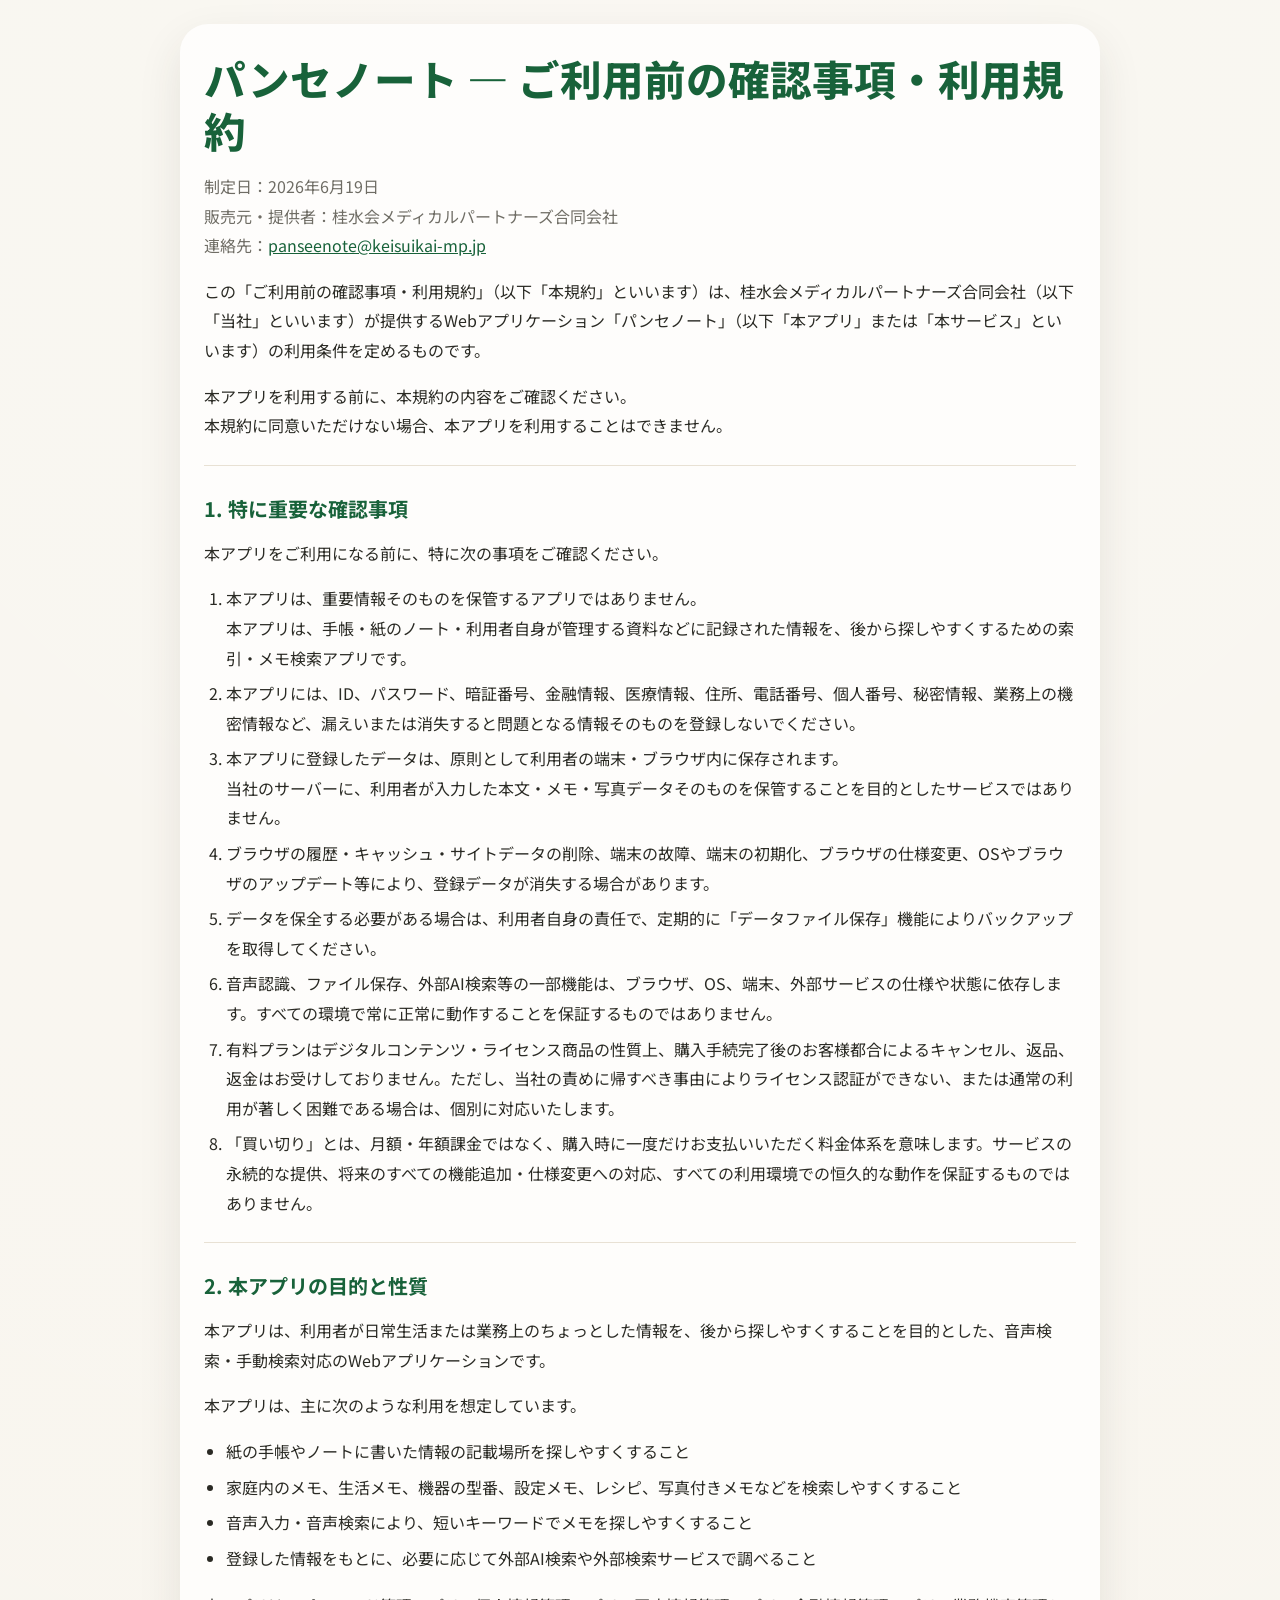
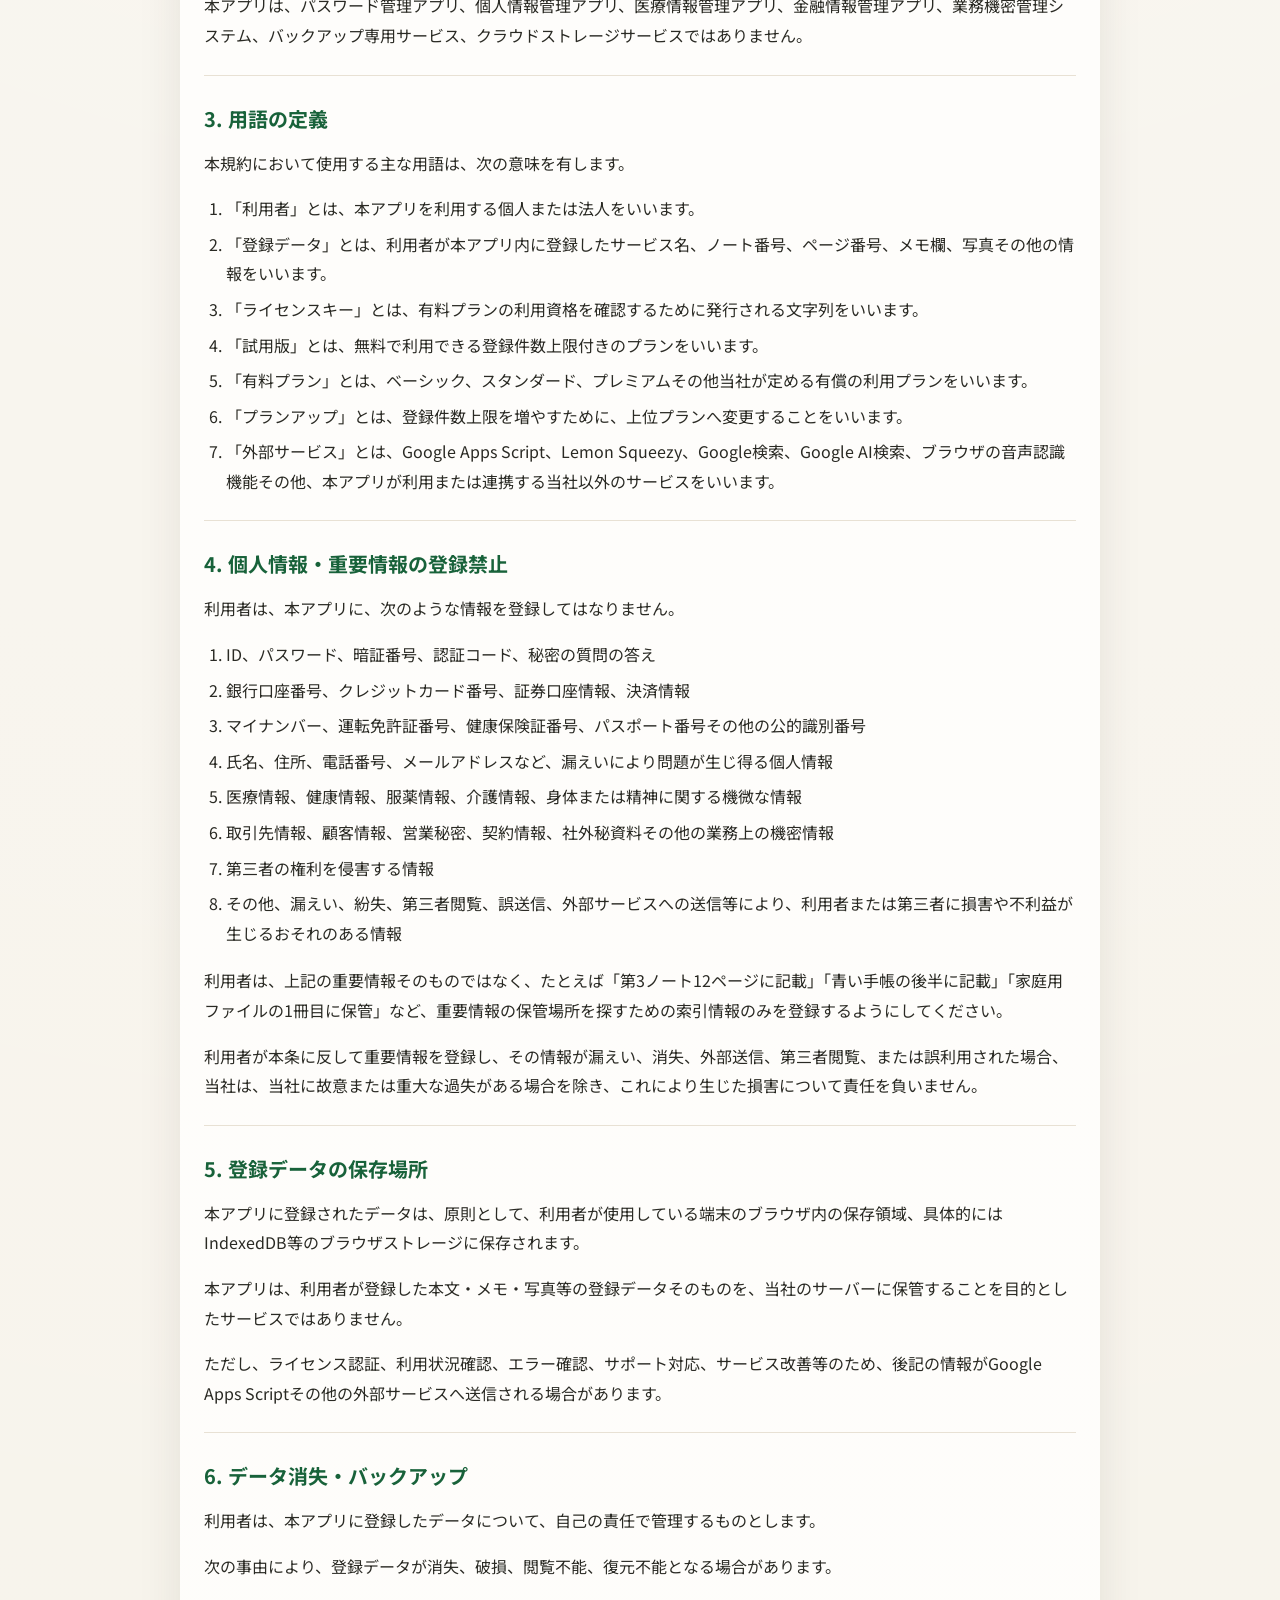
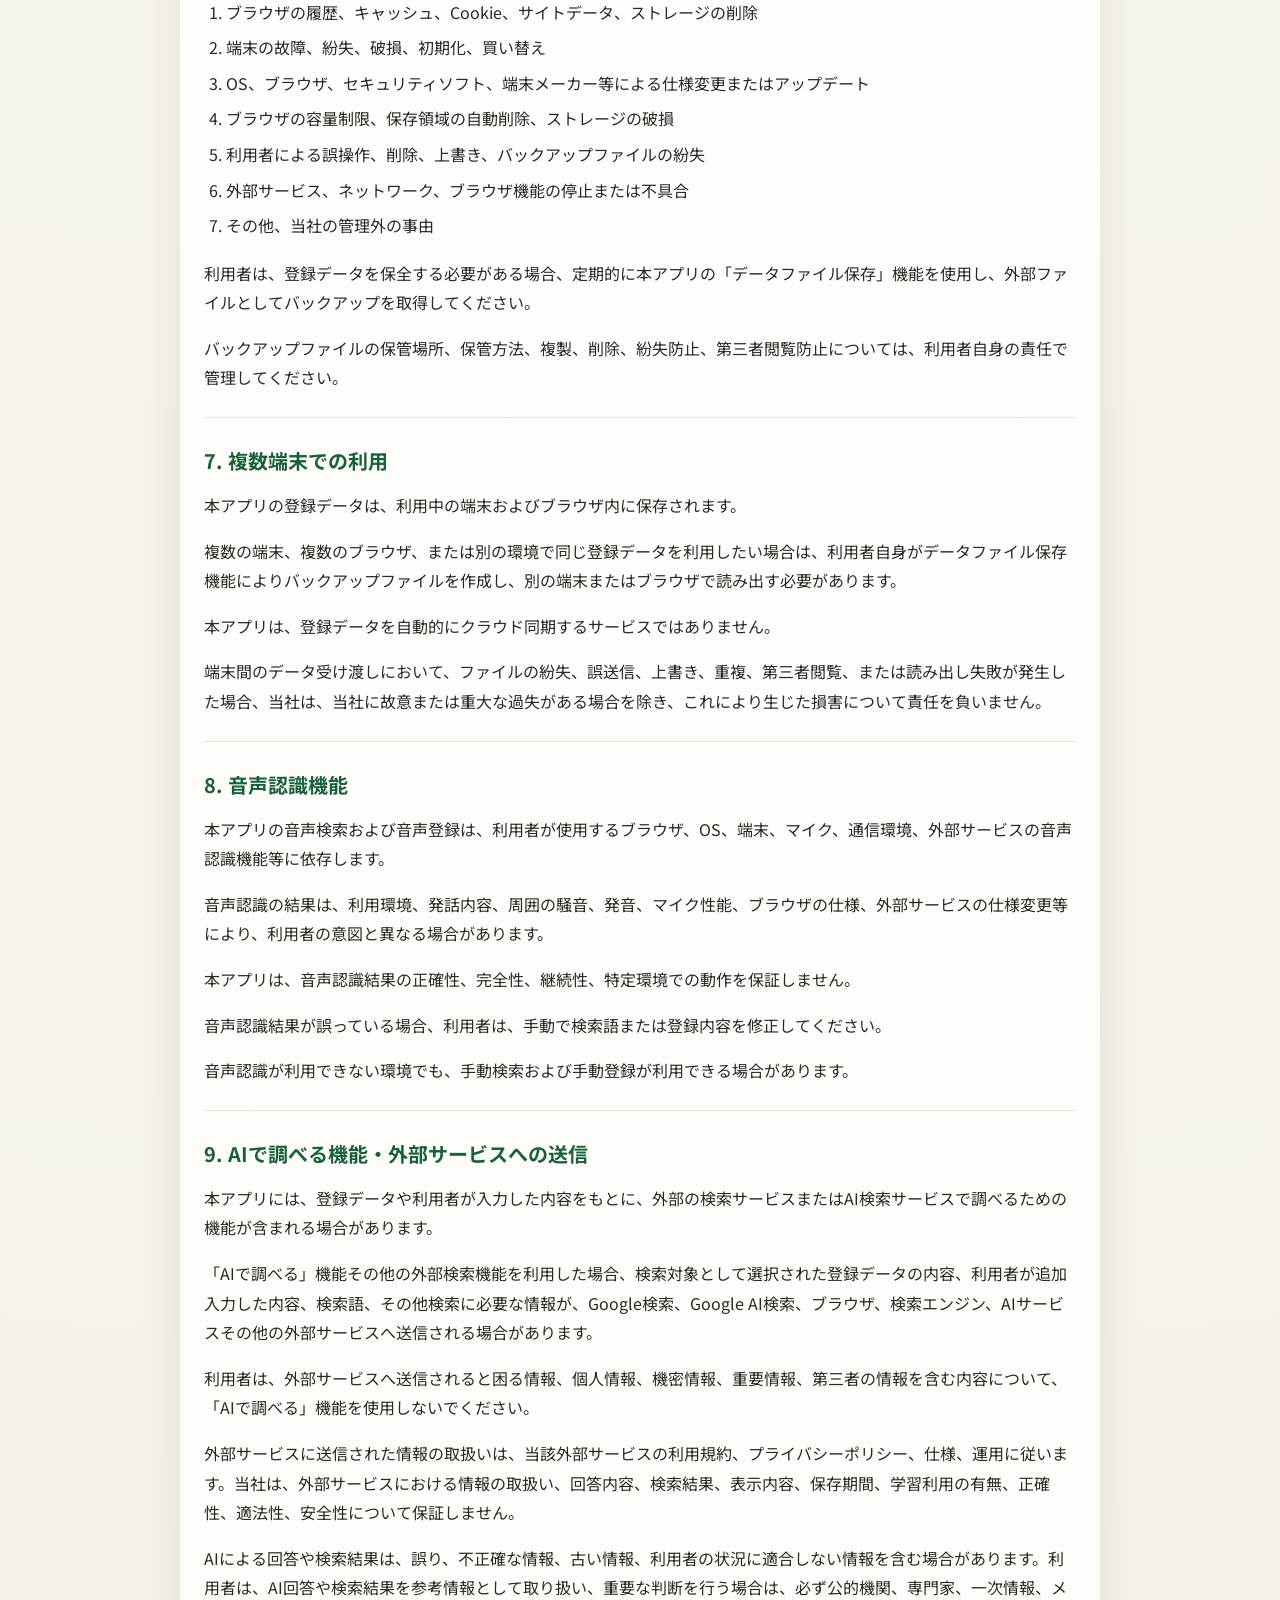
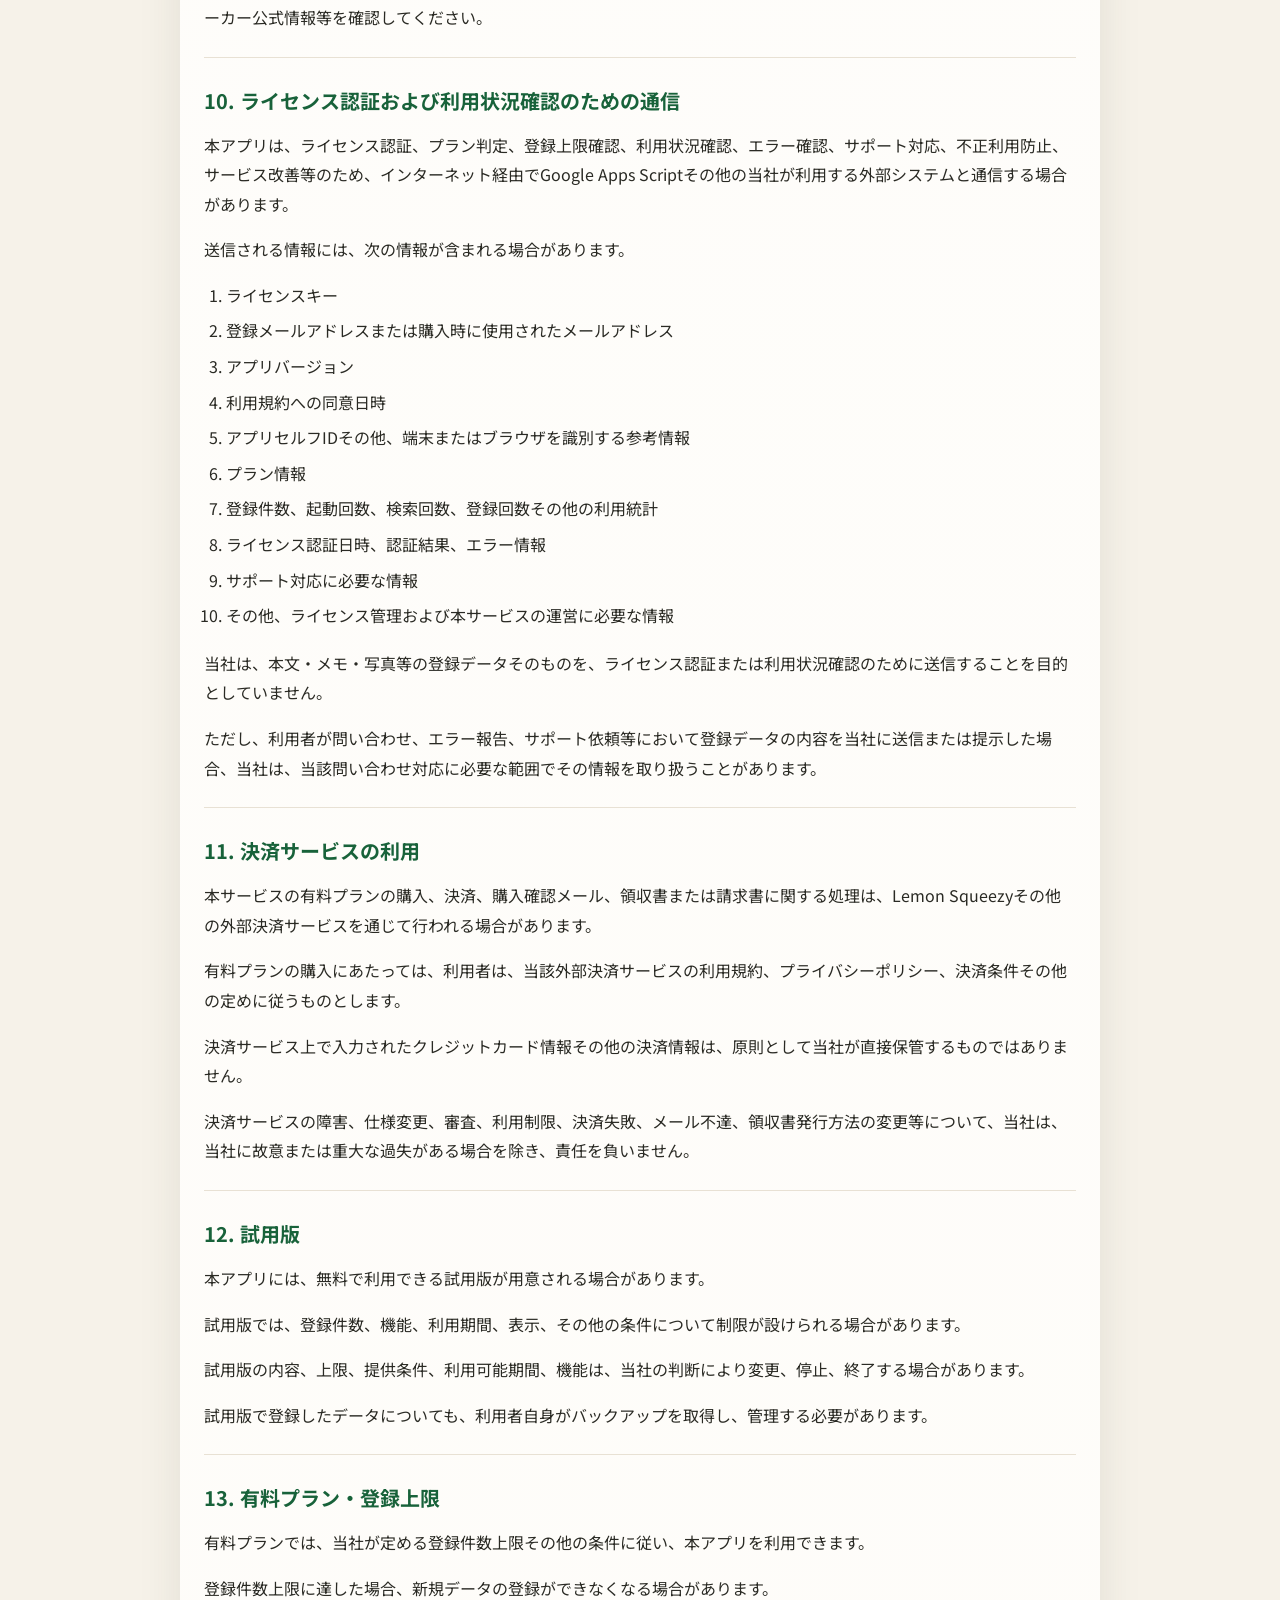
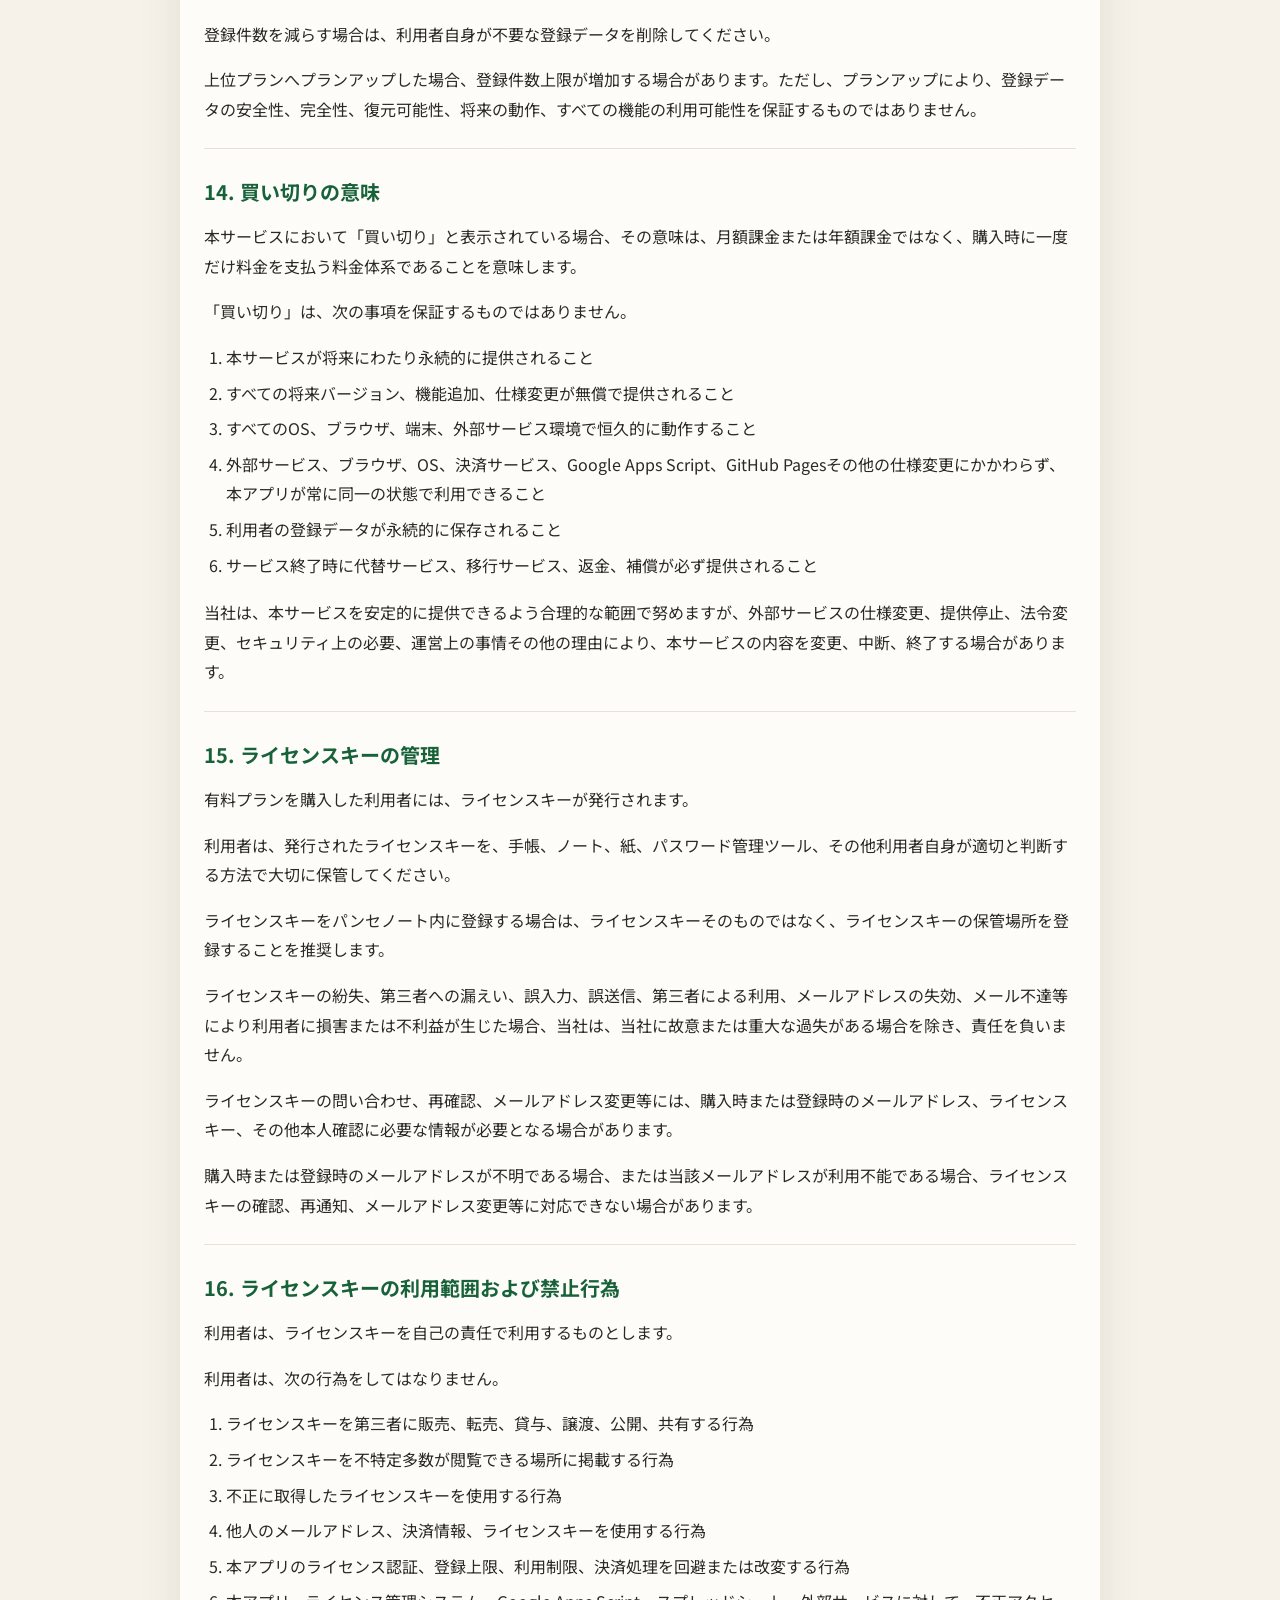
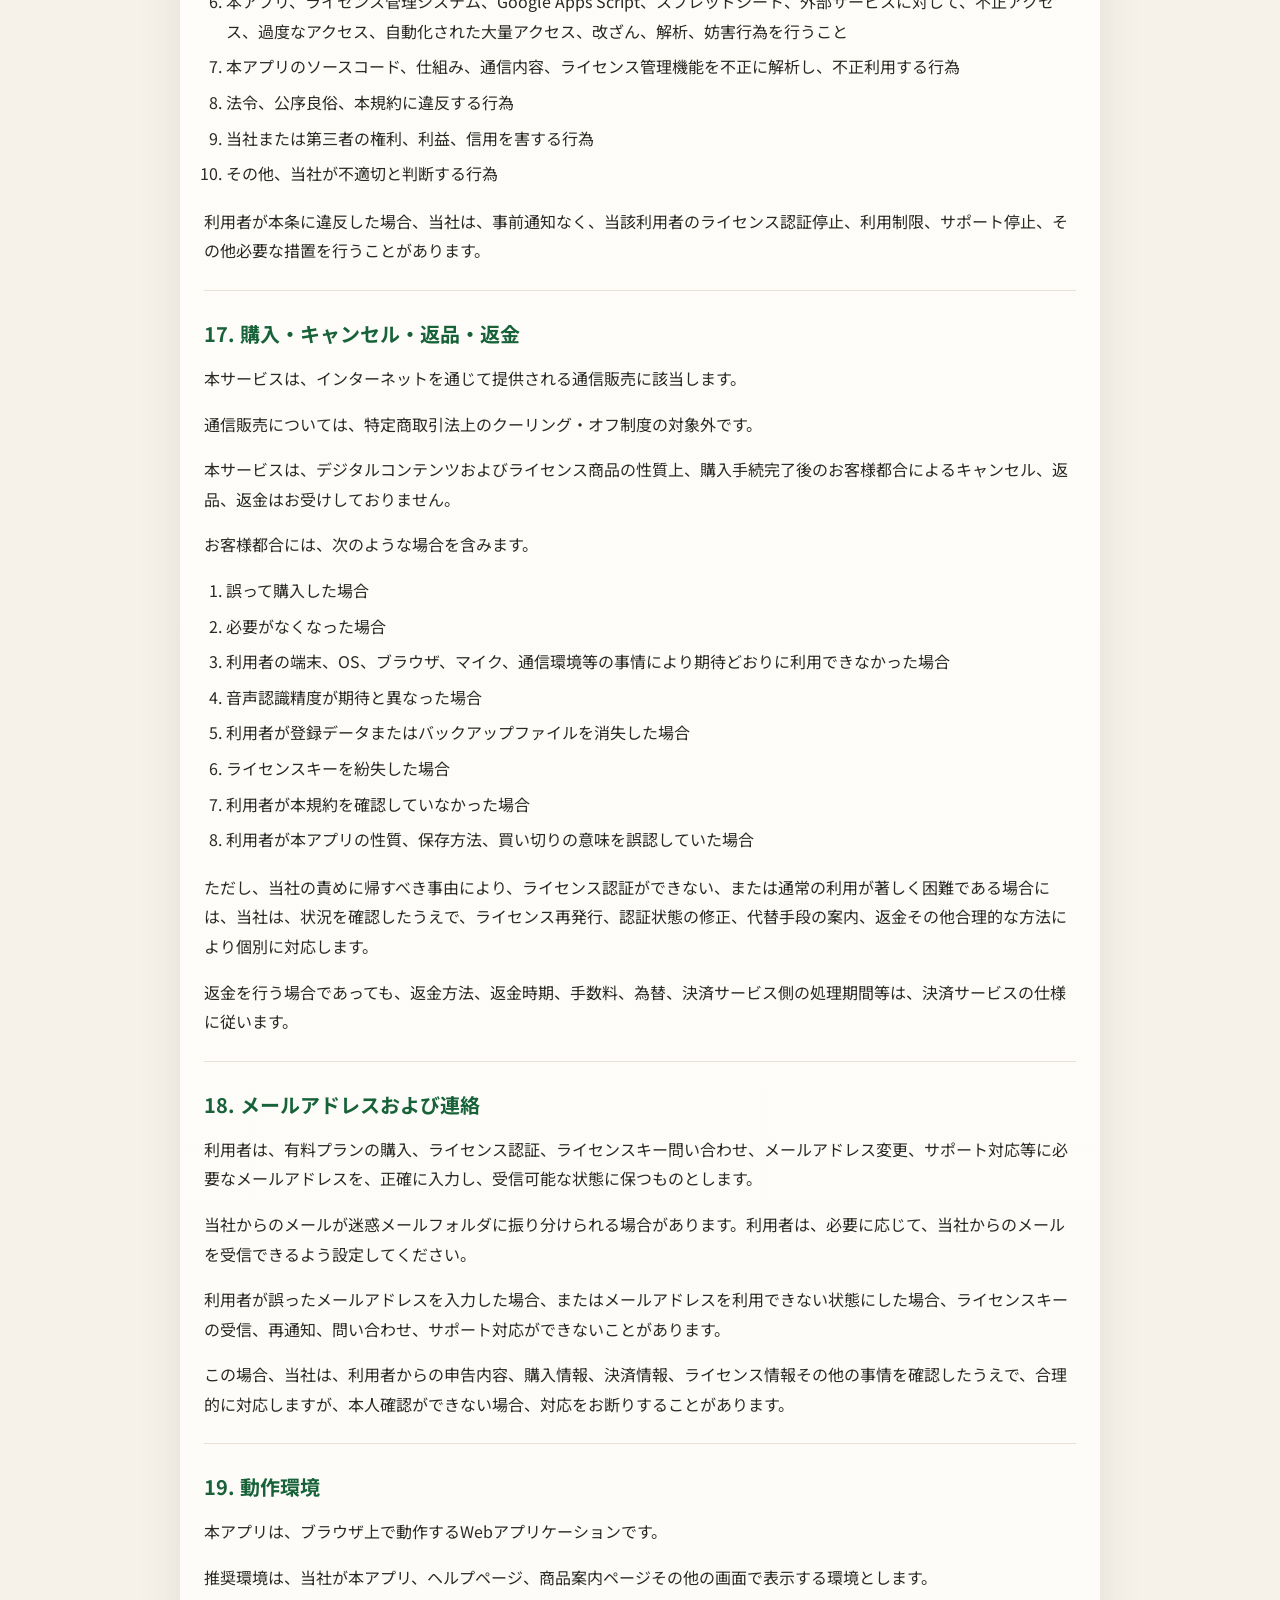
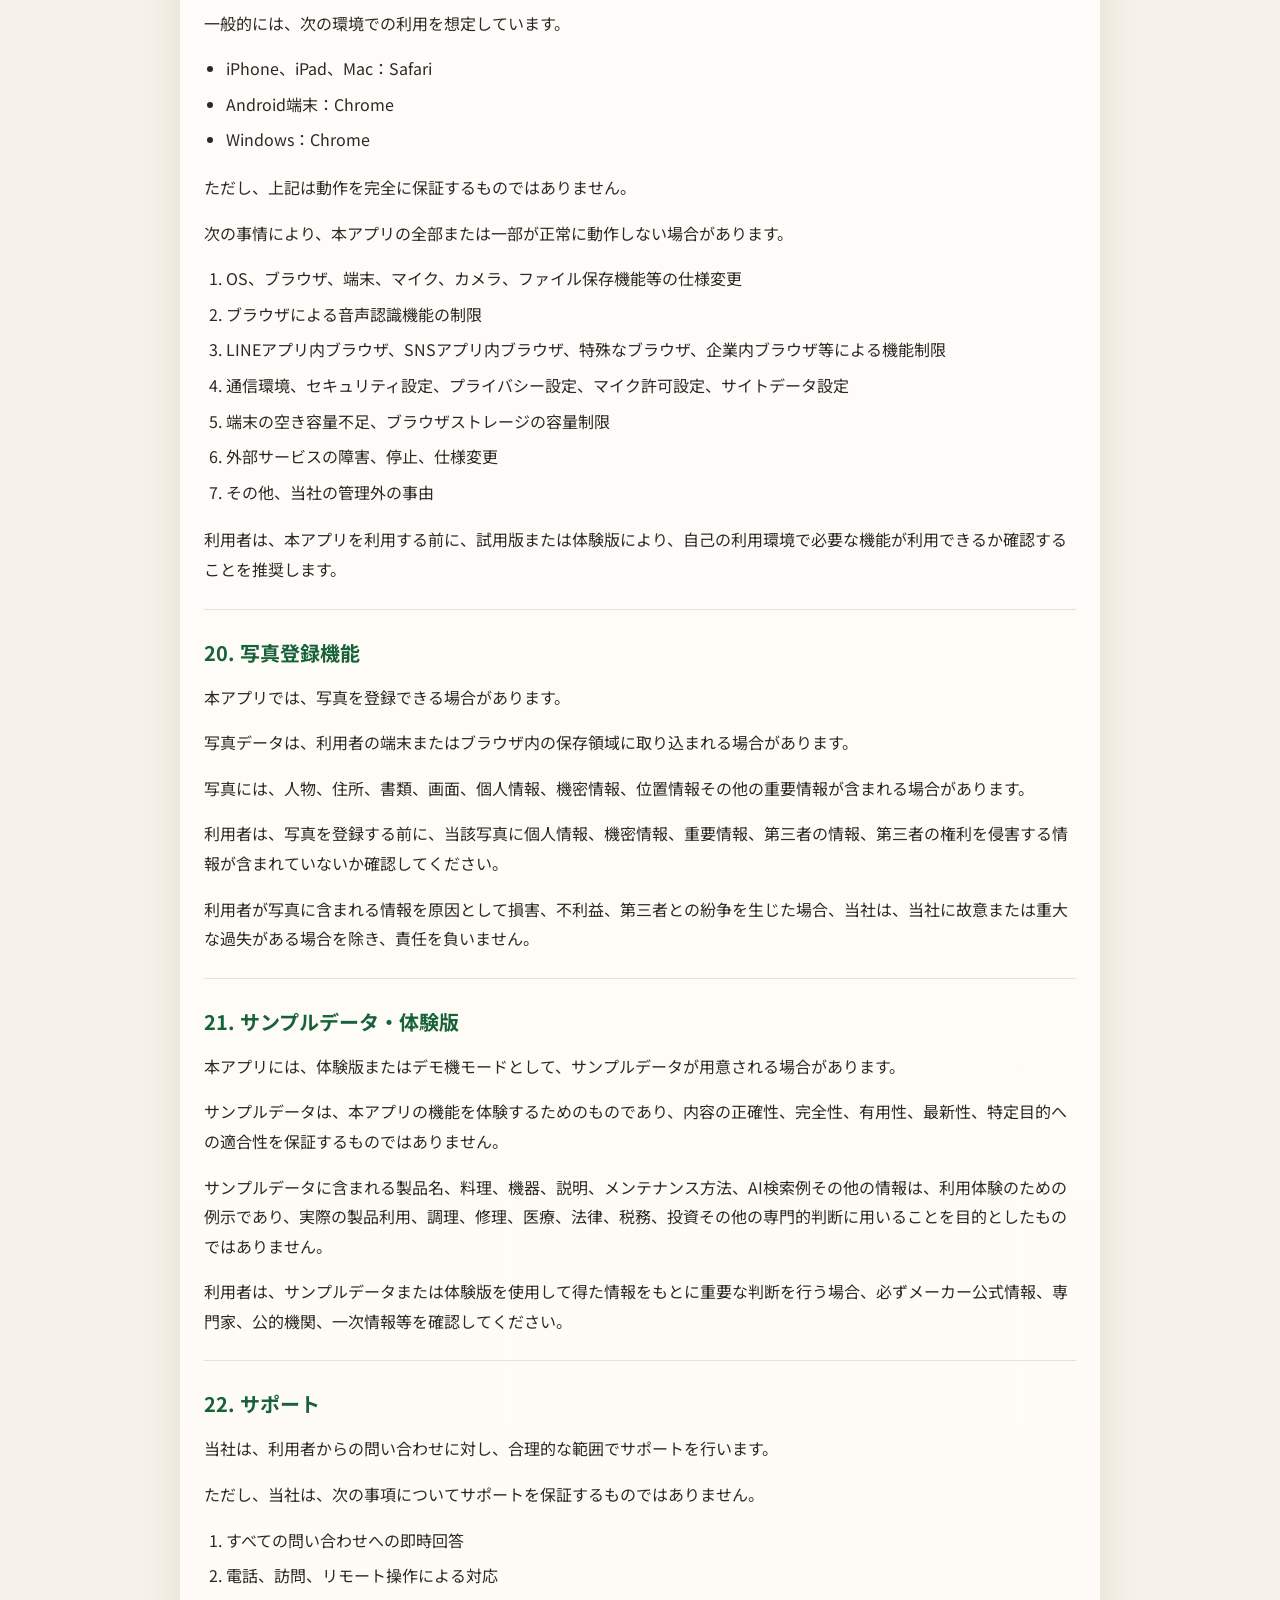
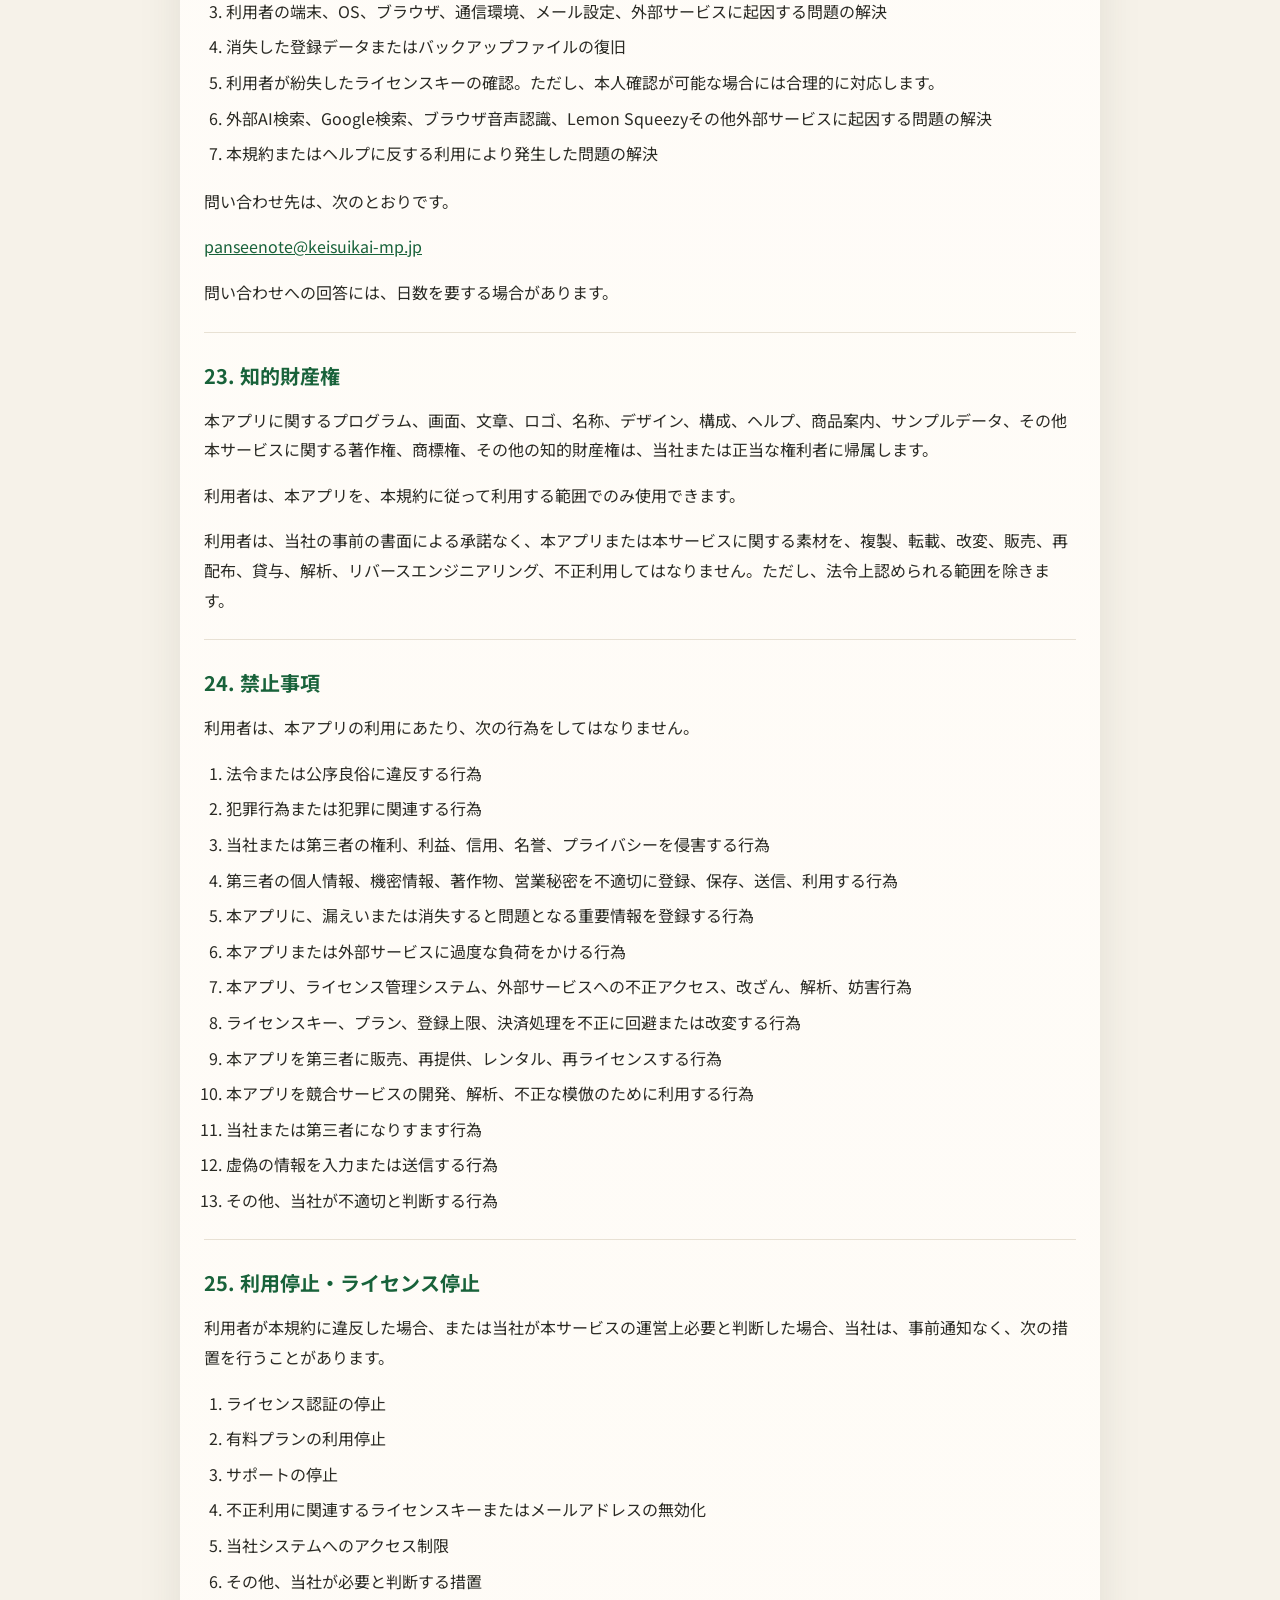
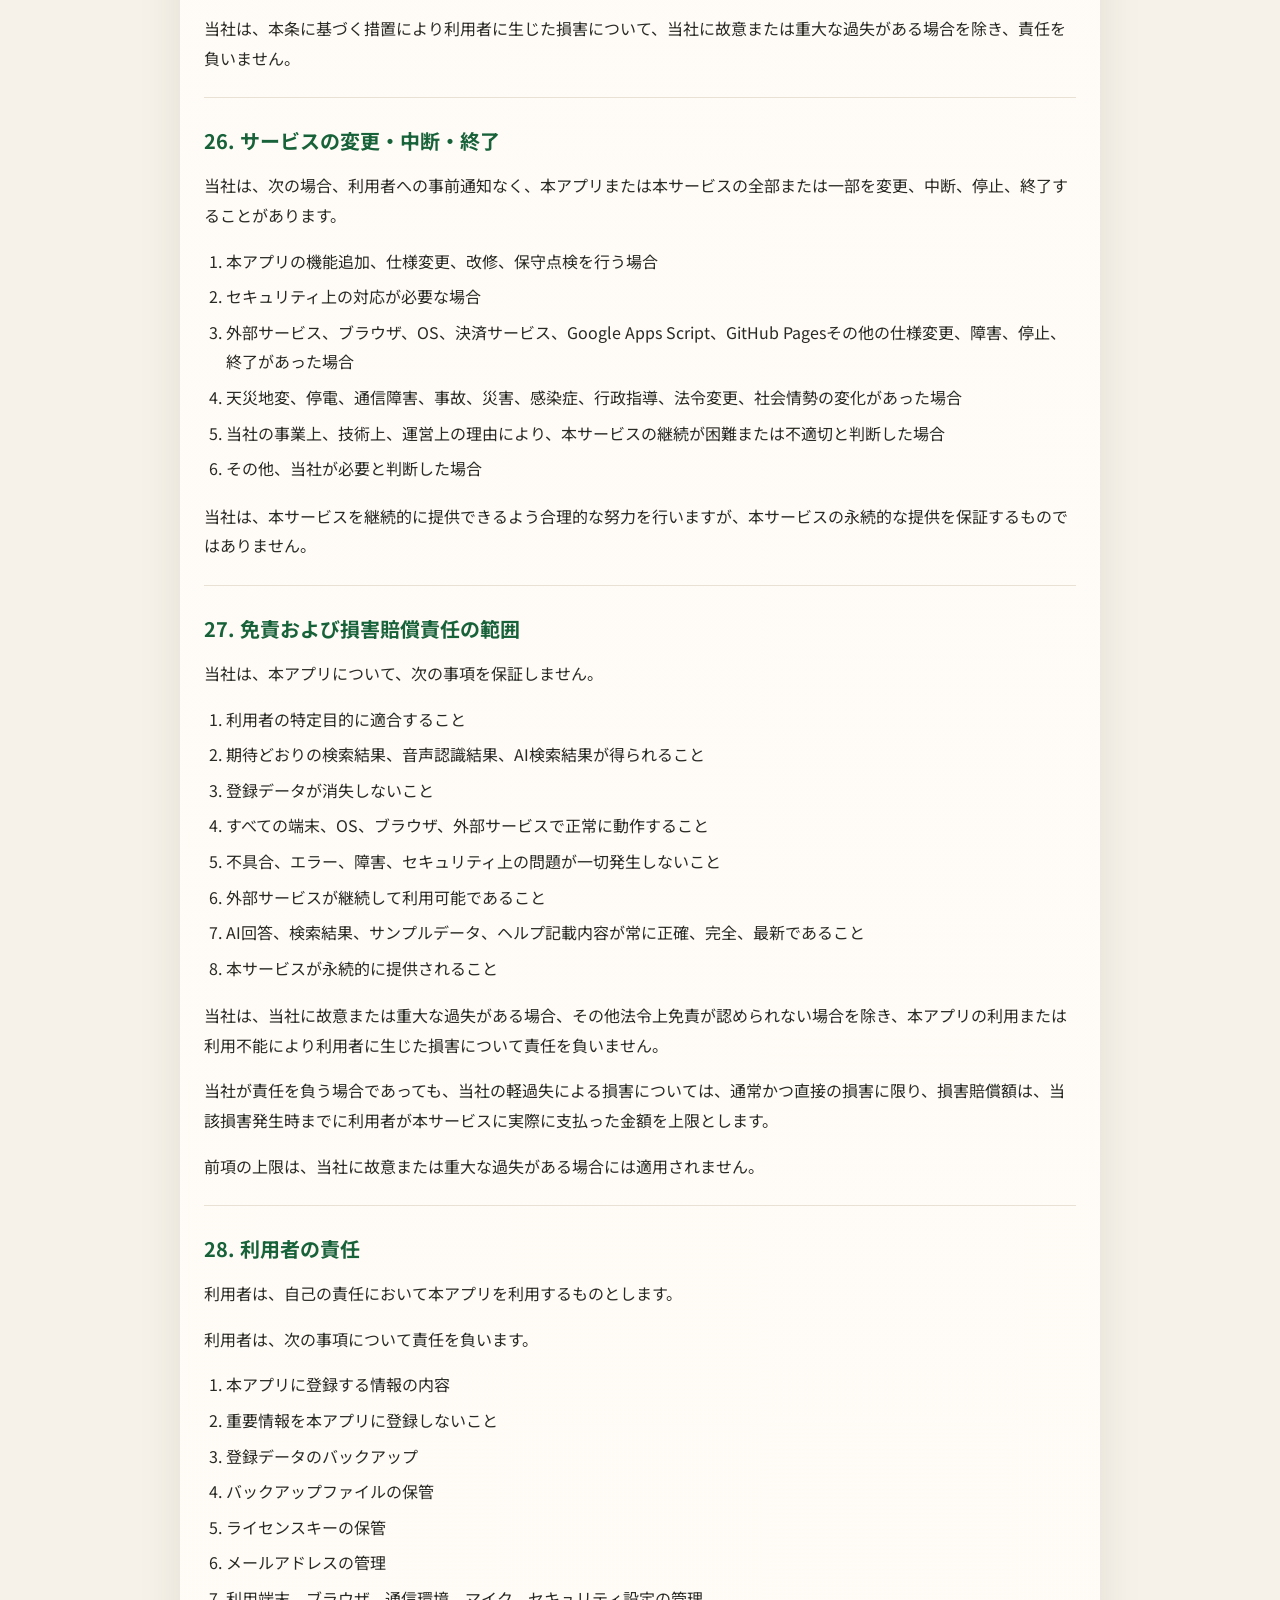
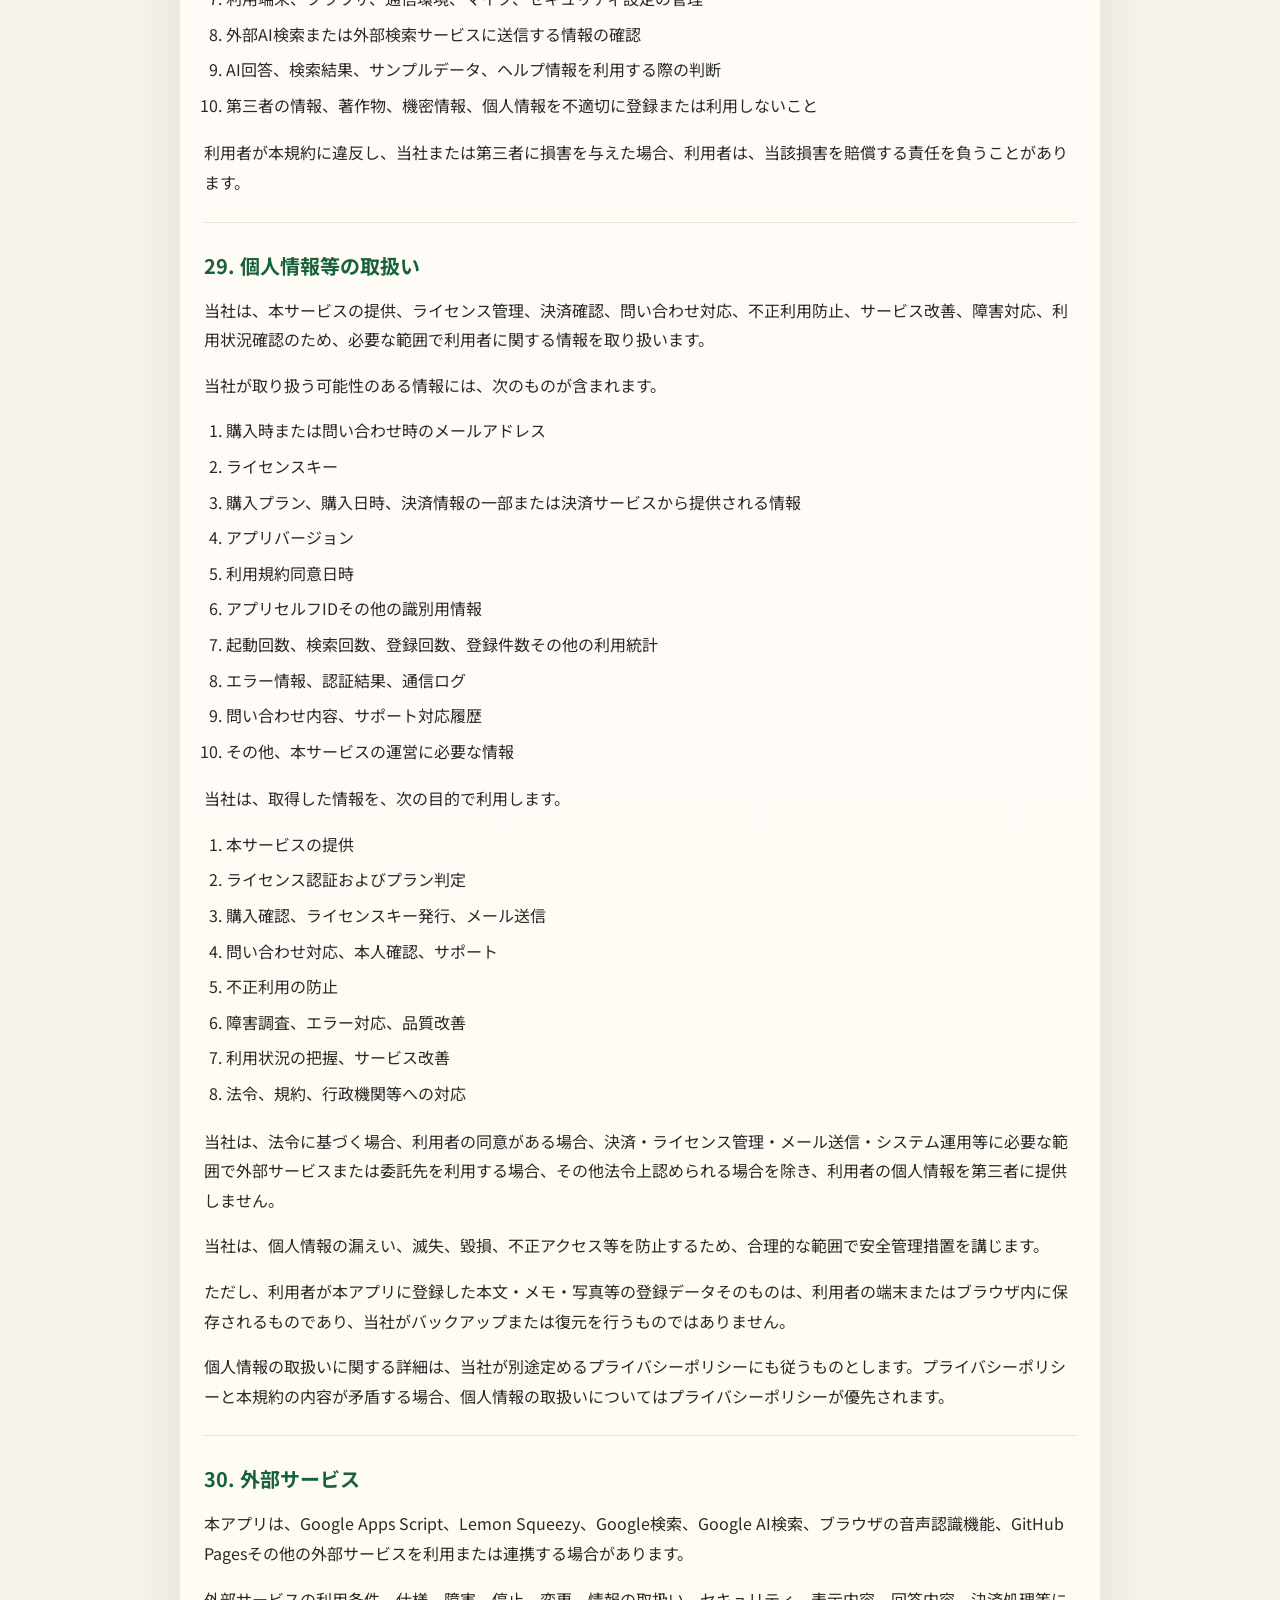
==== commit a5aed98d: "edge削除" ====
--- a/terms.html
+++ b/terms.html
@@ -252,7 +252,7 @@
       <ul>
         <li>iPhone、iPad、Mac：Safari</li>
         <li>Android端末：Chrome</li>
-        <li>Windows：ChromeまたはEdge</li>
+        <li>Windows：Chrome</li>
       </ul>
       <p>ただし、上記は動作を完全に保証するものではありません。</p>
       <p>次の事情により、本アプリの全部または一部が正常に動作しない場合があります。</p>
